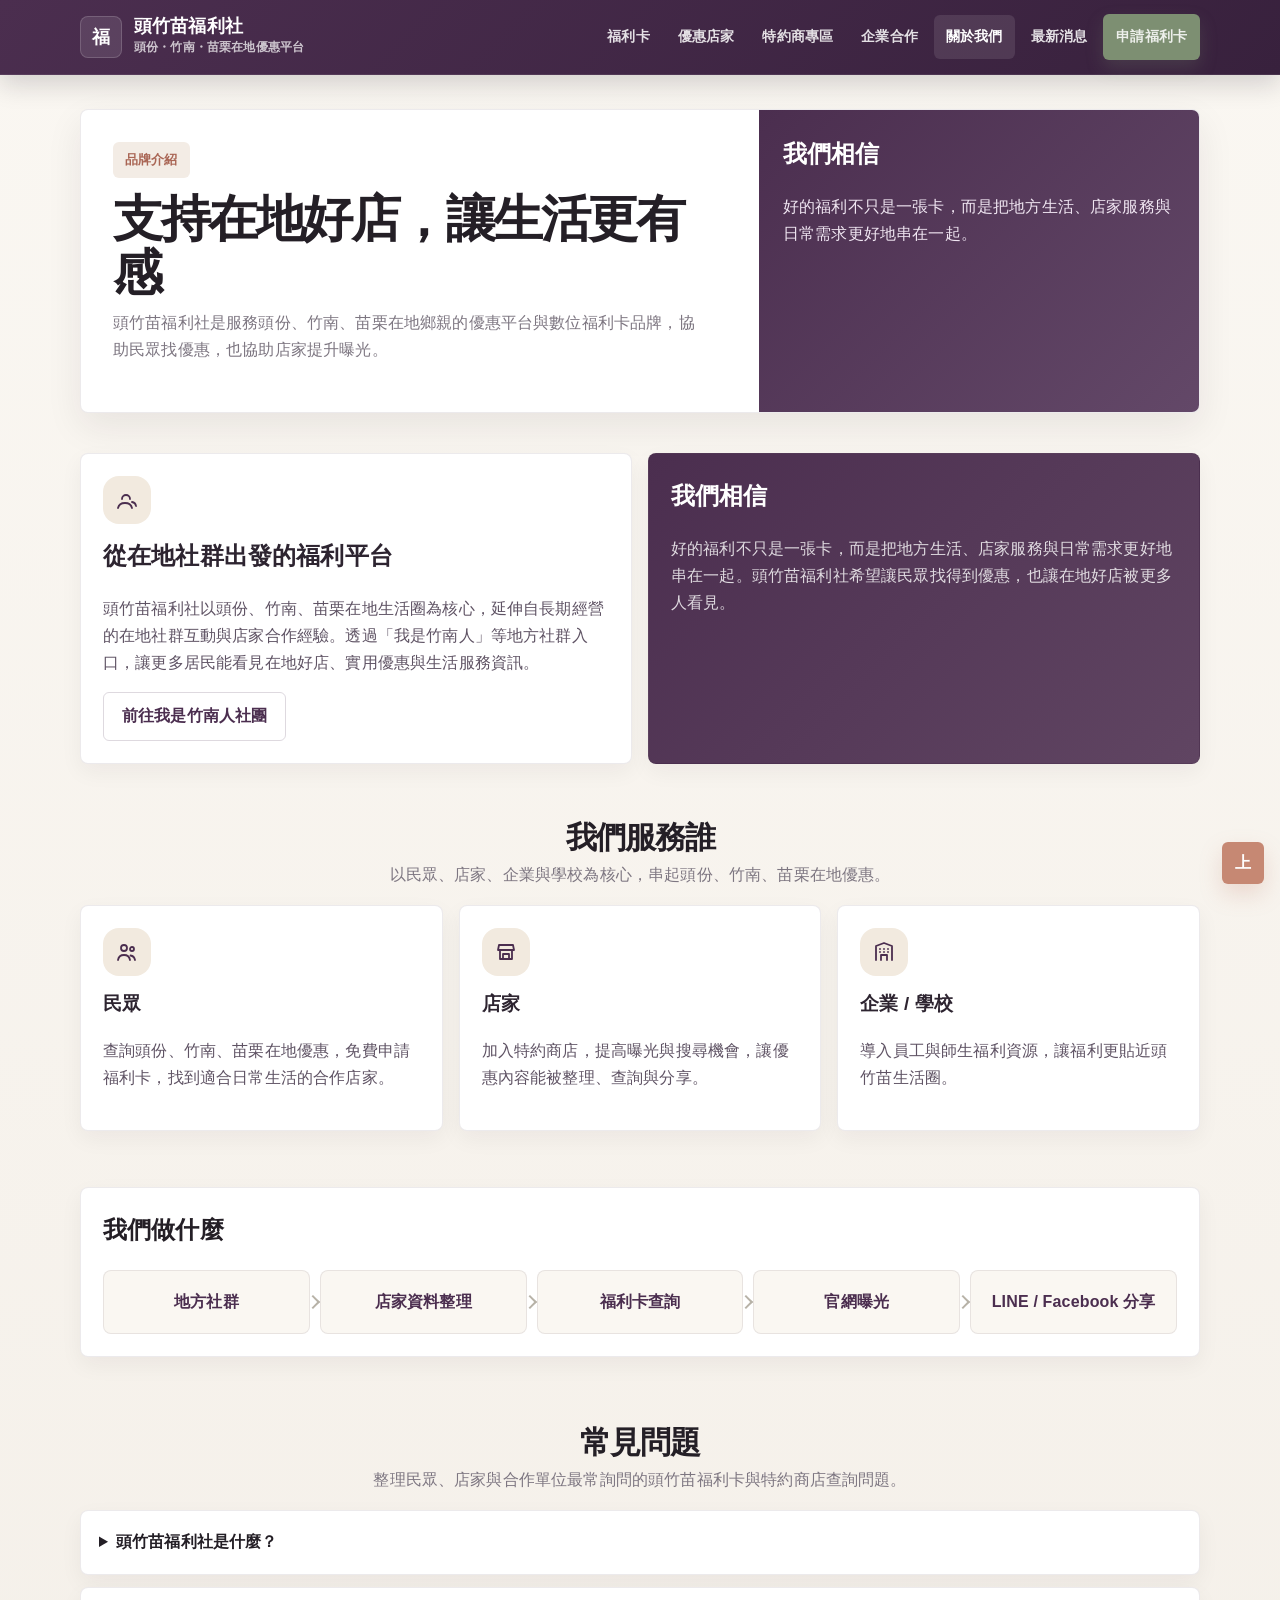
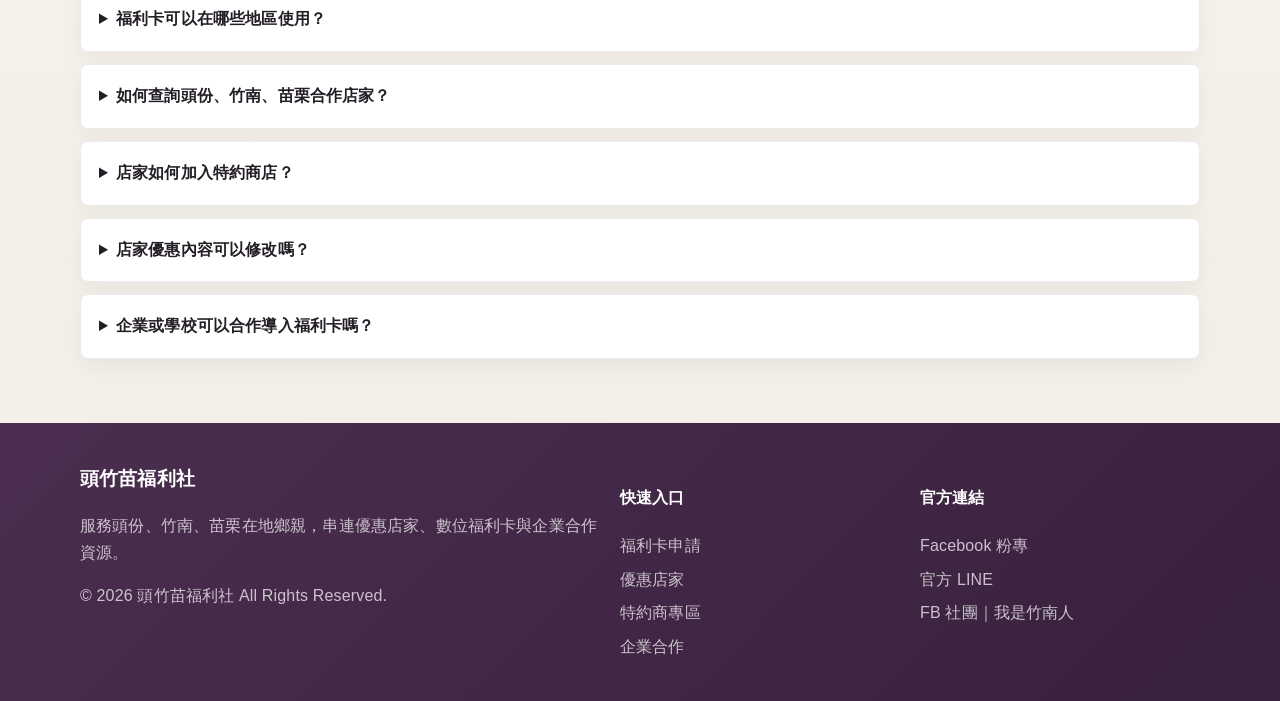
==== about.html @ 99498d28 "Resolve welfare card steps merge conflicts" ====
<!DOCTYPE html>
<html lang="zh-Hant">
<head>
<meta charset="UTF-8">
<meta name="viewport" content="width=device-width, initial-scale=1.0">
<title>關於我們｜頭份竹南苗栗在地優惠與福利卡平台｜頭竹苗福利社</title>
<meta name="description" content="認識頭竹苗福利社：從我是竹南人在地社群出發，串連頭份、竹南、苗栗優惠、特約商店查詢、福利卡與企業合作資源。">
<meta name="theme-color" content="#4B2E4F">
<link rel="stylesheet" href="style.css?v=site-upgrade-20260625">
<script type="application/ld+json">
{
  "@context": "https://schema.org",
  "@type": "FAQPage",
  "mainEntity": [
    {"@type": "Question", "name": "頭竹苗福利社是什麼？", "acceptedAnswer": {"@type": "Answer", "text": "頭竹苗福利社是服務頭份、竹南、苗栗的在地優惠平台與數位福利卡品牌，提供特約商店查詢、福利卡申請與合作店家資訊。"}},
    {"@type": "Question", "name": "福利卡可以在哪些地區使用？", "acceptedAnswer": {"@type": "Answer", "text": "福利卡主要服務頭份、竹南、苗栗生活圈，實際可使用店家與優惠內容可透過特約商店查詢頁確認。"}},
    {"@type": "Question", "name": "如何查詢頭份、竹南、苗栗合作店家？", "acceptedAnswer": {"@type": "Answer", "text": "可在優惠店家頁使用關鍵字、地區與分類篩選，查詢頭份優惠、竹南優惠、苗栗優惠與在地合作店家。"}},
    {"@type": "Question", "name": "店家如何加入特約商店？", "acceptedAnswer": {"@type": "Answer", "text": "在地店家可透過特約商專區提交資料，經整理與確認後上架到特約商店查詢頁，提高店家曝光。"}},
    {"@type": "Question", "name": "店家優惠內容可以修改嗎？", "acceptedAnswer": {"@type": "Answer", "text": "可以。店家若需修改優惠、地址、營業時間或圖片，可提交修改資料，經審核後更新公告。"}},
    {"@type": "Question", "name": "企業或學校可以合作導入福利卡嗎？", "acceptedAnswer": {"@type": "Answer", "text": "可以。企業、學校與福委會可洽詢頭竹苗福利社，導入員工與師生福利資源。"}}
  ]
}
</script>
<script async src="https://www.googletagmanager.com/gtag/js?id=G-5YNZ2NS7L2"></script>
<script>
  window.dataLayer = window.dataLayer || [];
  function gtag(){dataLayer.push(arguments);}
  gtag('js', new Date());
  gtag('config', 'G-5YNZ2NS7L2');
</script>
</head>
<body>
<header class="site-header"><div class="container nav"><a class="brand" href="index.html"><span class="brand-mark">福</span><span class="brand-text"><strong>頭竹苗福利社</strong><span>頭份・竹南・苗栗在地優惠平台</span></span></a><button class="menu-btn" id="menuBtn" type="button">選單</button><nav class="nav-links" id="navLinks"><a href="card.html">福利卡</a><a href="shops.html">優惠店家</a><a href="merchant.html">特約商專區</a><a href="company.html">企業合作</a><a href="about.html" class="active">關於我們</a><a href="news.html">最新消息</a><a class="btn btn-primary" href="card.html">申請福利卡</a></nav></div></header>
<main>
  <section class="page-hero">
    <div class="container page-hero-card">
      <div class="page-hero-copy">
        <span class="eyebrow">品牌介紹</span>
        <h1>支持在地好店，讓生活更有感</h1>
        <p>頭竹苗福利社是服務頭份、竹南、苗栗在地鄉親的優惠平台與數位福利卡品牌，協助民眾找優惠，也協助店家提升曝光。</p>
      </div>
      <div class="page-hero-side"><h2>我們相信</h2><p>好的福利不只是一張卡，而是把地方生活、店家服務與日常需求更好地串在一起。</p></div>
    </div>
  </section>
  <section class="section section-tight">
    <div class="container grid-2">
      <article class="panel info-card"><span class="feature-icon" aria-hidden="true"><svg viewBox="0 0 24 24"><path d="M7 11a4 4 0 1 1 8 0"/><path d="M3 20c.7-3.2 3.5-5 7-5s6.3 1.8 7 5"/><path d="M17 14c2.2.3 3.7 1.7 4 4"/></svg></span><h2>從在地社群出發的福利平台</h2><p>頭竹苗福利社以頭份、竹南、苗栗在地生活圈為核心，延伸自長期經營的在地社群互動與店家合作經驗。透過「我是竹南人」等地方社群入口，讓更多居民能看見在地好店、實用優惠與生活服務資訊。</p><a class="btn btn-outline" href="https://www.facebook.com/groups/tzcare" target="_blank" rel="noopener">前往我是竹南人社團</a></article>
      <article class="panel dark gradient-panel"><h2>我們相信</h2><p>好的福利不只是一張卡，而是把地方生活、店家服務與日常需求更好地串在一起。頭竹苗福利社希望讓民眾找得到優惠，也讓在地好店被更多人看見。</p></article>
    </div>
  </section>
  <section class="section section-tight">
    <div class="container">
      <div class="section-head center"><h2>我們服務誰</h2><p>以民眾、店家、企業與學校為核心，串起頭份、竹南、苗栗在地優惠。</p></div>
      <div class="grid-3">
        <article class="card info-card"><span class="feature-icon" aria-hidden="true"><svg viewBox="0 0 24 24"><circle cx="9" cy="8" r="3"/><path d="M3 20c.5-3.2 2.8-5 6-5s5.5 1.8 6 5"/><circle cx="17" cy="9" r="2"/><path d="M15.5 15.5c2.4.3 4 1.8 4.5 4.5"/></svg></span><h3>民眾</h3><p>查詢頭份、竹南、苗栗在地優惠，免費申請福利卡，找到適合日常生活的合作店家。</p></article>
        <article class="card info-card"><span class="feature-icon" aria-hidden="true"><svg viewBox="0 0 24 24"><path d="M4 10h16l-1-5H5l-1 5Z"/><path d="M6 10v9h12v-9"/><path d="M9 19v-5h6v5"/></svg></span><h3>店家</h3><p>加入特約商店，提高曝光與搜尋機會，讓優惠內容能被整理、查詢與分享。</p></article>
        <article class="card info-card"><span class="feature-icon" aria-hidden="true"><svg viewBox="0 0 24 24"><path d="M4 20V6l8-3 8 3v14"/><path d="M9 20v-5h6v5"/><path d="M8 9h.01M12 9h.01M16 9h.01M8 12h.01M12 12h.01M16 12h.01"/></svg></span><h3>企業 / 學校</h3><p>導入員工與師生福利資源，讓福利更貼近頭竹苗生活圈。</p></article>
      </div>
    </div>
  </section>
  <section class="section section-tight">
    <div class="container panel flow-panel">
      <h2>我們做什麼</h2>
      <div class="flow-line"><span>地方社群</span><span>店家資料整理</span><span>福利卡查詢</span><span>官網曝光</span><span>LINE / Facebook 分享</span></div>
    </div>
  </section>
  <section class="section">
    <div class="container">
      <div class="section-head center"><h2>常見問題</h2><p>整理民眾、店家與合作單位最常詢問的頭竹苗福利卡與特約商店查詢問題。</p></div>
      <div class="faq">
        <details><summary>頭竹苗福利社是什麼？</summary><p>頭竹苗福利社是服務頭份、竹南、苗栗的在地優惠平台與數位福利卡品牌。</p></details>
        <details><summary>福利卡可以在哪些地區使用？</summary><p>目前以頭份、竹南、苗栗生活圈為主，實際可使用店家請以優惠店家查詢頁公告為準。</p></details>
        <details><summary>如何查詢頭份、竹南、苗栗合作店家？</summary><p>可在優惠店家頁使用關鍵字、分類與地區篩選，查看在地合作店家與優惠內容。</p></details>
        <details><summary>店家如何加入特約商店？</summary><p>店家可到特約商專區提交基本資料、優惠內容與圖片，經整理確認後上架。</p></details>
        <details><summary>店家優惠內容可以修改嗎？</summary><p>可以，請提交修改資料，經管理者審核後更新公告。</p></details>
        <details><summary>企業或學校可以合作導入福利卡嗎？</summary><p>可以，企業、學校與福委會可洽詢導入員工或師生福利資源。</p></details>
      </div>
    </div>
  </section>
</main>
<footer class="footer"><div class="container footer-grid"><div><h3>頭竹苗福利社</h3><p>服務頭份、竹南、苗栗在地鄉親，串連優惠店家、數位福利卡與企業合作資源。</p><p>© <span id="year"></span> 頭竹苗福利社 All Rights Reserved.</p></div><div><h4>快速入口</h4><div class="footer-links"><a href="card.html">福利卡申請</a><a href="shops.html">優惠店家</a><a href="merchant.html">特約商專區</a><a href="company.html">企業合作</a></div></div><div><h4>官方連結</h4><div class="footer-links"><a href="https://buyhappy.work/B2CEo" target="_blank" rel="noopener">Facebook 粉專</a><a href="https://lin.ee/OuiR6gV" target="_blank" rel="noopener">官方 LINE</a><a href="https://www.facebook.com/groups/tzcare" target="_blank" rel="noopener">FB 社團｜我是竹南人</a></div></div></div></footer>
<button class="backtop" type="button" data-backtop>上</button>
<script src="main.js?v=ga4-line-20260625"></script>
</body>
</html>
---- style.css ----
/* FIG3 CLEAN REBUILD v3
   Style: deep eggplant purple + sage green + clay rose + warm stone.
   Mature local-brand UI with compact radii.
*/

:root{
  --bg:#F3EEE7;
  --surface:#FFFFFF;
  --surface-soft:#FAF7F2;
  --ink:#241F26;
  --text:#4F4853;
  --muted:#7D7681;
  --line:rgba(67,49,71,.12);

  --purple:#4B2E4F;
  --purple-dark:#38213D;
  --sage:#7D8F72;
  --sage-dark:#667A5C;
  --clay:#C68873;
  --clay-dark:#A96554;
  --stone:#B7B2A7;
  --radius-card:8px;
  --radius-btn:6px;
  --shadow:0 14px 36px rgba(36,26,38,.08);
  --shadow-sm:0 8px 22px rgba(36,26,38,.05);
  --container:1120px;
}

*{box-sizing:border-box}
html{scroll-behavior:smooth}
body{
  margin:0;
  background:linear-gradient(180deg,#FAF7F2 0%,var(--bg) 100%);
  color:var(--ink);
  font-family:"Noto Sans TC","Microsoft JhengHei","PingFang TC",sans-serif;
  line-height:1.68;
  letter-spacing:.01em;
}
a{color:inherit;text-decoration:none}
img{display:block;max-width:100%}
button,input,select,textarea{font:inherit}
.container{width:min(var(--container),calc(100% - 36px));margin:auto}
h1,h2,h3,p{margin-top:0}

.site-header{
  position:sticky;top:0;z-index:90;
  background:linear-gradient(135deg,var(--purple),var(--purple-dark));
  border-bottom:1px solid rgba(255,255,255,.08);
  box-shadow:0 10px 24px rgba(26,19,28,.16);
}
.nav{min-height:74px;display:flex;align-items:center;justify-content:space-between;gap:16px}
.brand{display:flex;align-items:center;gap:12px}
.brand-mark{
  width:42px;height:42px;border-radius:6px;
  display:grid;place-items:center;
  color:#fff;font-size:18px;font-weight:900;
  background:rgba(255,255,255,.10);
  border:1px solid rgba(255,255,255,.16);
}
.brand-text strong{display:block;color:#fff;font-size:18px;line-height:1.1;font-weight:900}
.brand-text span{display:block;color:rgba(255,255,255,.72);font-size:12px;font-weight:700}

.nav-links{display:flex;align-items:center;gap:4px}
.nav-links a{
  color:rgba(255,255,255,.86);
  font-size:14px;font-weight:850;
  padding:10px 12px;
  border-radius:6px;
}
.nav-links a:hover,.nav-links a.active{background:rgba(255,255,255,.10);color:#fff}
.menu-btn{
  display:none;
  padding:9px 13px;
  border-radius:6px;
  border:1px solid rgba(255,255,255,.16);
  background:rgba(255,255,255,.06);
  color:#fff;font-weight:900;
}

.btn{
  display:inline-flex;align-items:center;justify-content:center;gap:8px;
  min-height:40px;
  padding:10px 18px;
  border-radius:6px;
  border:1px solid transparent;
  cursor:pointer;
  transition:.18s ease;
  font-weight:900;
  white-space:nowrap;
}
.btn:hover{transform:translateY(-1px)}
.btn-primary{background:var(--sage);color:#fff;box-shadow:0 8px 18px rgba(125,143,114,.22)}
.btn-primary:hover{background:var(--sage-dark)}
.btn-dark{background:var(--purple);color:#fff;box-shadow:0 8px 18px rgba(75,46,79,.18)}
.btn-dark:hover{background:var(--purple-dark)}
.btn-soft{background:#fff;color:var(--clay-dark);border-color:rgba(198,136,115,.34)}
.btn-soft:hover{background:#FFF7F3}
.btn-outline{background:transparent;color:var(--purple);border-color:rgba(75,46,79,.18)}
.btn-line{background:#06C755;color:#fff}

/* Home hero */
.page-shell{padding:20px 0 0}
.hero-wrap{
  background:var(--surface);
  border:1px solid var(--line);
  border-radius:8px;
  overflow:hidden;
  box-shadow:var(--shadow);
}
.hero{
  display:grid;
  grid-template-columns:1fr 1.1fr;
  align-items:stretch;
  min-height:340px;
}
.hero-copy{
  padding:40px 34px 32px;
  background:linear-gradient(180deg,#FFFDFA 0%,#F8F3EC 100%);
}
.hero-kicker{
  display:inline-flex;align-items:center;gap:8px;
  padding:7px 12px;
  border-radius:6px;
  background:#F0ECE3;
  color:var(--sage-dark);
  border:1px solid rgba(125,143,114,.16);
  font-size:13px;font-weight:900;
}
.hero h1{
  margin:18px 0 14px;
  font-size:clamp(34px,5vw,58px);
  line-height:1.06;
  letter-spacing:-.05em;
}
.hero h1 span{
  display:block;
  margin-top:8px;
  font-size:.42em;
  letter-spacing:.12em;
  color:var(--purple);
  font-weight:900;
}
.hero p{color:var(--text);max-width:520px;font-size:18px}
.hero-actions{display:flex;flex-wrap:wrap;gap:10px;margin-top:22px}
.hero-note{margin-top:14px;color:var(--muted);font-size:14px}
.hero-media{min-height:340px;background:url("pics/hero-local.svg") center/cover no-repeat;border-radius:0}
.hero-video-card{
  min-height:340px;
  display:grid;
  place-items:center;
  padding:24px;
  background:linear-gradient(135deg,#F7F0E8 0%,#E8DFD3 100%);
}
.shorts-frame{
  aspect-ratio:9/16;
  width:min(260px,100%);
  max-height:420px;
  margin:auto;
  border-radius:18px;
  overflow:hidden;
  background:#1f1722;
  box-shadow:0 18px 42px rgba(36,26,38,.18);
}
.shorts-frame iframe{width:100%;height:100%;border:0;border-radius:18px;display:block}

.section{padding:40px 0}
.section-tight{padding:28px 0}
.section-head.center{text-align:center}
.section-head h2{font-size:31px;line-height:1.16;letter-spacing:-.04em;margin-bottom:6px}
.section-head p{color:var(--muted)}
.more-link{
  display:inline-flex;align-items:center;justify-content:center;
  margin-top:14px;
  padding:8px 15px;
  border-radius:6px;
  background:#fff;
  color:var(--clay-dark);
  border:1px solid rgba(198,136,115,.25);
  font-size:13px;
  font-weight:900;
}

/* Categories like reference image */
.category-grid{
  display:grid;
  grid-template-columns:repeat(5,1fr);
  gap:12px;
  margin-top:20px;
}
.category-card{
  background:#FBFAF7;
  border:1px solid rgba(67,49,71,.08);
  border-radius:8px;
  min-height:84px;
  padding:14px 10px;
  display:flex;
  flex-direction:column;
  align-items:center;
  justify-content:center;
  gap:8px;
  box-shadow:var(--shadow-sm);
  text-align:center;
}
.category-card svg{
  width:24px;
  height:24px;
  stroke:#8A847D;
  fill:none;
  stroke-width:1.7;
  stroke-linecap:round;
  stroke-linejoin:round;
  border-radius:0;
}
.category-card span{font-size:13px;font-weight:800;color:var(--text)}

.merchant-cta-grid{
  display:grid;
  grid-template-columns:repeat(2,1fr);
  gap:16px;
}
.merchant-cta-card{
  background:#fff;
  border:1px solid rgba(67,49,71,.10);
  border-radius:8px;
  box-shadow:var(--shadow-sm);
  padding:24px;
  display:flex;
  flex-direction:column;
  align-items:flex-start;
  gap:10px;
}
.merchant-cta-card h2{
  margin-bottom:0;
}
.merchant-cta-card p{
  color:var(--muted);
  margin-bottom:6px;
}
.merchant-cta-card .btn{
  margin-top:auto;
}

/* Featured stores */
.featured-grid{
  display:grid;
  grid-template-columns:repeat(4,1fr);
  gap:14px;
  margin-top:20px;
}
.feature-card{
  background:#fff;
  border:1px solid rgba(67,49,71,.10);
  border-radius:8px;
  overflow:hidden;
  box-shadow:var(--shadow-sm);
}
.feature-photo{aspect-ratio:1;background:#fff;border:1px solid rgba(67,49,71,.10);border-radius:12px;padding:12px;display:grid;place-items:center}
.feature-logo{width:100%;height:100%;object-fit:contain}
.feature-card:nth-child(1) .feature-photo{background-image:url('pics/photo-coffee.svg')}
.feature-card:nth-child(2) .feature-photo{background-image:url('pics/photo-shop.svg')}
.feature-card:nth-child(3) .feature-photo{background-image:url('pics/photo-travel.svg')}
.feature-card:nth-child(4) .feature-photo{background-image:url('pics/photo-bike.svg')}
.feature-content{padding:11px 12px 12px}
.feature-title{font-size:14px;font-weight:900;line-height:1.35;margin-bottom:4px}
.feature-meta{font-size:12px;color:#8B846D;margin-bottom:4px;font-weight:800}
.feature-tag-row{display:flex;gap:6px;flex-wrap:wrap}
.feature-tag{
  display:inline-flex;
  align-items:center;
  padding:3px 7px;
  border-radius:6px;
  background:#F4EEE8;
  color:var(--muted);
  font-size:11px;
  font-weight:900;
}
.feature-offer{margin-top:6px;color:var(--clay-dark);font-size:12px;font-weight:900}

/* Service blocks */
.service-grid{
  display:grid;
  grid-template-columns:repeat(3,1fr);
  gap:14px;
  margin-top:20px;
}
.service-card{
  border-radius:8px;
  overflow:hidden;
  min-height:156px;
  color:#fff;
  box-shadow:var(--shadow);
}
.service-card.purple{background:linear-gradient(135deg,var(--purple),#604962)}
.service-card.sage{background:linear-gradient(135deg,var(--sage),#92A186)}
.service-card.clay{background:linear-gradient(135deg,var(--clay),#D49A87)}
.service-inner{padding:18px 18px 16px;height:100%;display:flex;flex-direction:column}
.service-icon svg{width:34px;height:34px;stroke:rgba(255,255,255,.94);fill:none;stroke-width:1.8;stroke-linecap:round;stroke-linejoin:round}
.service-title{font-size:21px;font-weight:900;line-height:1.2;margin-top:8px}
.service-sub{margin-top:4px;color:rgba(255,255,255,.78);font-size:13px}
.service-actions{margin-top:auto;padding-top:14px}
.service-actions .btn{
  min-height:33px;
  padding:7px 14px;
  background:#fff;
  color:var(--ink);
  border:0;
  font-size:12px;
  border-radius:6px;
}
.partner-grid{
  display:grid;
  grid-template-columns:repeat(3,1fr);
  gap:16px;
  margin-top:20px;
}
.partner-card{
  background:#fff;
  border:1px solid rgba(67,49,71,.10);
  border-radius:8px;
  box-shadow:var(--shadow-sm);
  padding:20px;
  text-align:center;
}
.partner-logo{
  width:104px;
  height:104px;
  margin:0 auto 14px;
  display:grid;
  place-items:center;
  border:1px solid rgba(67,49,71,.12);
  border-radius:16px;
  background:#FAF7F2;
  color:var(--purple);
  font-weight:900;
}
.partner-logo img{max-width:82px;max-height:82px;object-fit:contain}
.partner-card p{margin-bottom:0;color:var(--muted);font-weight:800}

/* Inner pages */
.page-hero{padding:34px 0 12px}
.page-hero-card{
  background:var(--surface);
  border:1px solid rgba(67,49,71,.10);
  border-radius:8px;
  box-shadow:var(--shadow);
  display:grid;
  grid-template-columns:1.2fr .8fr;
  gap:18px;
  overflow:hidden;
}
.page-hero-copy{padding:32px}
.page-hero-side{padding:24px;background:linear-gradient(135deg,var(--purple),#634868);color:#fff}
.page-hero h1{margin:14px 0 10px;font-size:clamp(34px,4.7vw,50px);line-height:1.08;letter-spacing:-.05em}
.eyebrow{
  display:inline-flex;align-items:center;
  padding:7px 12px;
  border-radius:6px;
  background:#F3ECE5;
  color:var(--clay-dark);
  font-size:13px;
  font-weight:900;
}
.page-hero p,.card p,.panel p{color:var(--muted)}
.dark-panel,.gradient-panel,.panel.dark{color:#f9f4fb}
.dark-panel h2,.dark-panel h3,.gradient-panel h2,.gradient-panel h3,.panel.dark h2,.panel.dark h3{color:#fff}
.dark-panel p,.gradient-panel p,.panel.dark p,.dark-panel li,.gradient-panel li,.panel.dark li{color:#f0e6f2}
.page-hero-side p{color:#f0e6f2}
.light-card,.process-card,.info-card{color:#2d2430}
.light-card p,.process-card p,.info-card p{color:#5f5364}

.grid-3{display:grid;grid-template-columns:repeat(3,1fr);gap:16px}
.grid-2{display:grid;grid-template-columns:repeat(2,1fr);gap:16px}
.card,.panel,.news-card,.faq details,.directory,.step{
  background:#fff;
  border:1px solid rgba(67,49,71,.10);
  border-radius:8px;
  box-shadow:var(--shadow-sm);
}
.card,.panel,.directory,.step,.news-card{padding:22px}
.panel.dark{background:linear-gradient(135deg,var(--purple),#604562);color:#fff}
.panel.dark p,.panel.dark li,.panel.dark .list-item{color:rgba(255,255,255,.82)}
.card-icon{
  width:46px;
  height:46px;
  border-radius:6px;
  display:grid;
  place-items:center;
  background:#F5EFE9;
  color:var(--purple);
  margin-bottom:14px;
}
.card-icon svg{width:24px;height:24px;stroke:currentColor;fill:none;stroke-width:1.8;stroke-linecap:round;stroke-linejoin:round}
.feature-icon,
.process-icon{
  width:48px;
  height:48px;
  border-radius:16px;
  display:inline-flex;
  align-items:center;
  justify-content:center;
  margin-bottom:12px;
  background:#F2EADF;
  color:var(--purple);
}
.feature-icon svg,
.process-icon svg{
  width:24px;
  height:24px;
  stroke:currentColor;
  fill:none;
  stroke-width:1.8;
  stroke-linecap:round;
  stroke-linejoin:round;
}
.card-steps-grid{align-items:stretch}
.step-card{
  display:flex;
  flex-direction:column;
  min-height:220px;
  padding:24px;
}
.step-card-head{
  display:flex;
  align-items:center;
  justify-content:space-between;
  gap:12px;
  margin-bottom:18px;
}
.step-card .step-number,
.step-card .step-icon{
  width:44px;
  height:44px;
  border-radius:12px;
  display:inline-flex;
  align-items:center;
  justify-content:center;
  flex:0 0 44px;
}
.step-card .step-number{
  background:#F2EADF;
  color:var(--purple);
  font-weight:900;
}
.step-card .step-icon{
  background:#EFE6F0;
  color:var(--purple);
}
.step-card .step-icon svg{
  width:22px;
  height:22px;
  stroke:currentColor;
  fill:none;
  stroke-width:1.8;
  stroke-linecap:round;
  stroke-linejoin:round;
}
.step-card h3{
  margin:0 0 12px;
  color:var(--ink);
}
.step-card p{
  margin:0;
  color:#5F5364;
  line-height:1.75;
}
.process-flow{margin-top:18px}
.info-card{
  display:flex;
  flex-direction:column;
  align-items:flex-start;
}
.process-section > p{
  max-width:760px;
}
.process-grid{
  display:grid;
  grid-template-columns:repeat(4,1fr);
  gap:14px;
}
.process-card{
  background:#fff;
  border:1px solid var(--line);
  border-radius:var(--radius-card);
  color:var(--ink);
}
.panel.dark .process-card h3,
.gradient-panel .process-card h3{
  color:var(--ink);
}
.panel.dark .process-card p,
.gradient-panel .process-card p{
  color:#5f5364;
}
.process-card-top{
  display:flex;
  align-items:center;
  justify-content:space-between;
  gap:12px;
  margin-bottom:14px;
}
.process-card-top .process-icon{
  margin-bottom:0;
}
.step-number{
  width:34px;
  height:34px;
  border-radius:6px;
  display:inline-flex;
  align-items:center;
  justify-content:center;
  background:var(--purple);
  color:#fff;
  font-weight:900;
  line-height:1;
}
.process-card:nth-child(2) .step-number{background:var(--sage)}
.process-card:nth-child(3) .step-number{background:var(--clay)}
.process-card:nth-child(4) .step-number{background:var(--stone);color:var(--purple)}
.flow-panel{background:#fff}
.flow-line{
  display:grid;
  grid-template-columns:repeat(5,1fr);
  gap:10px;
  margin-top:16px;
}
.flow-line span{
  position:relative;
  min-height:64px;
  display:grid;
  place-items:center;
  padding:10px;
  text-align:center;
  border-radius:8px;
  background:#FAF7F2;
  border:1px solid rgba(67,49,71,.10);
  color:var(--purple);
  font-weight:900;
}
.flow-line span:not(:last-child)::after{
  content:"";
  position:absolute;
  right:-9px;
  top:50%;
  width:8px;
  height:8px;
  border-top:2px solid var(--stone);
  border-right:2px solid var(--stone);
  transform:translateY(-50%) rotate(45deg);
}
.list{display:grid;gap:10px;margin-top:12px}
.list-item{display:flex;gap:10px;color:var(--text);font-weight:800}
.list-item span:first-child{color:var(--clay-dark);font-weight:900}

.steps{display:grid;grid-template-columns:repeat(4,1fr);gap:14px}
.step-no{
  width:34px;
  height:34px;
  border-radius:6px;
  display:grid;
  place-items:center;
  background:var(--purple);
  color:#fff;
  font-weight:900;
  margin-bottom:12px;
}
.step:nth-child(2) .step-no{background:var(--sage)}
.step:nth-child(3) .step-no{background:var(--clay)}
.step:nth-child(4) .step-no{background:var(--stone);color:var(--purple)}
.step h3{font-size:18px;margin-bottom:6px}
.step p{margin-bottom:0;color:var(--muted);font-size:14px}

/* Directory */
.filters{
  display:grid;
  grid-template-columns:minmax(240px,1.35fr) minmax(150px,.7fr) minmax(150px,.7fr) auto;
  gap:12px;
  margin-bottom:14px;
}
input,select,textarea{
  width:100%;
  min-height:46px;
  padding:11px 13px;
  border:1px solid rgba(67,49,71,.16);
  border-radius:6px;
  outline:0;
  background:#FFFDFA;
  color:var(--ink);
}
textarea{min-height:112px;resize:vertical}
input:focus,select:focus,textarea:focus{
  border-color:rgba(125,143,114,.72);
  box-shadow:0 0 0 4px rgba(125,143,114,.10);
}
.chips{display:flex;flex-wrap:wrap;gap:8px;margin:10px 0 18px}
.chip{
  padding:8px 12px;
  border-radius:6px;
  border:1px solid rgba(67,49,71,.12);
  background:#fff;
  color:var(--text);
  font-size:14px;
  font-weight:900;
  cursor:pointer;
}
.chip.active{background:#EEF2EB;color:var(--sage-dark);border-color:rgba(125,143,114,.25)}

.shop-grid{display:grid;grid-template-columns:repeat(auto-fit,minmax(360px,1fr));gap:18px}
.shop-card{
  background:#fff;
  border:1px solid rgba(67,49,71,.10);
  border-radius:18px;
  box-shadow:var(--shadow-sm);
  display:grid;
  grid-template-columns:112px minmax(0,1fr);
  grid-template-areas:
    "logo content"
    "actions actions";
  gap:12px 14px;
  align-items:start;
  padding:16px;
  min-height:100%;
}
.shop-photo{aspect-ratio:4/3;background:center/cover no-repeat;border-radius:0}
.shop-card:nth-child(4n+1) .shop-photo{background-image:url('pics/photo-coffee.svg')}
.shop-card:nth-child(4n+2) .shop-photo{background-image:url('pics/photo-shop.svg')}
.shop-card:nth-child(4n+3) .shop-photo{background-image:url('pics/photo-travel.svg')}
.shop-card:nth-child(4n+4) .shop-photo{background-image:url('pics/photo-bike.svg')}
.shop-logo-box{
  grid-area:logo;
  width:112px;
  height:112px;
  padding:10px;
  border:1px solid rgba(67,49,71,.12);
  border-radius:14px;
  background:#FFFDFA;
  display:flex;
  align-items:center;
  justify-content:center;
}
.shop-logo{width:100%;height:100%;object-fit:contain}
.shop-content{grid-area:content;display:flex;flex-direction:column;min-width:0;min-height:100%}
.shop-head{display:flex;justify-content:space-between;gap:10px;align-items:flex-start;margin-bottom:6px}
.shop-head h3{
  font-size:20px;
  line-height:1.32;
  margin-bottom:0;
  display:-webkit-box;
  -webkit-line-clamp:2;
  -webkit-box-orient:vertical;
  overflow:hidden;
}
.tags{display:flex;gap:6px;flex-wrap:wrap;margin-bottom:8px}
.tag{
  display:inline-flex;
  padding:3px 7px;
  border-radius:6px;
  background:#F4EEE8;
  color:var(--purple);
  font-size:11px;
  font-weight:900;
}
.tag.area{background:#EEF2EB;color:var(--sage-dark)}
.offer{
  background:#FBF1ED;
  color:var(--clay-dark);
  padding:10px;
  border-radius:6px;
  border-left:4px solid var(--clay);
  line-height:1.55;
  font-size:13px;
  font-weight:900;
  margin-bottom:8px;
  display:-webkit-box;
  -webkit-line-clamp:3;
  -webkit-box-orient:vertical;
  overflow:hidden;
}
.shop-actions{grid-area:actions;margin-top:2px;display:grid;grid-template-columns:repeat(3,1fr);gap:8px}
.mini-btn{
  width:100%;
  min-width:0;
  min-height:44px;
  display:inline-flex;
  align-items:center;
  justify-content:center;
  padding:0 10px;
  border-radius:12px;
  border:1px solid rgba(67,49,71,.12);
  background:#fff;
  color:var(--text);
  font-size:15px;
  font-weight:800;
  cursor:pointer;
}
.mini-btn.primary{background:var(--purple);border-color:var(--purple);color:#fff}
.empty{
  display:none;
  padding:32px 18px;
  text-align:center;
  border:1px dashed rgba(67,49,71,.22);
  border-radius:8px;
  color:var(--muted);
  background:rgba(255,255,255,.52);
}

/* Footer / modal */
.faq{display:grid;gap:12px}
.faq details{padding:18px}
.faq summary{cursor:pointer;font-weight:900}
.faq p{margin:12px 0 0;color:var(--muted)}
.news-grid{display:grid;grid-template-columns:repeat(3,1fr);gap:16px}
.news-date{color:var(--clay-dark);font-size:13px;font-weight:900;margin-bottom:8px}
.footer{
  margin-top:24px;
  padding:40px 0;
  background:linear-gradient(135deg,var(--purple),var(--purple-dark));
  color:#fff;
}
.footer-grid{display:grid;grid-template-columns:1.3fr .7fr .7fr;gap:20px}
.footer p,.footer a{color:rgba(255,255,255,.72)}
.footer a:hover{color:#fff}
.footer-links{display:grid;gap:7px}
.backtop{
  position:fixed;
  right:16px;
  bottom:16px;
  z-index:20;
  width:42px;
  height:42px;
  border:0;
  border-radius:6px;
  background:var(--clay);
  color:#fff;
  font-weight:900;
  box-shadow:0 10px 22px rgba(198,136,115,.25);
  cursor:pointer;
}
.modal{
  position:fixed;
  inset:0;
  z-index:100;
  display:none;
  place-items:center;
  padding:20px;
  background:rgba(31,21,33,.56);
}
.modal.open{display:grid}
.modal-card{
  width:min(720px,100%);
  max-height:90vh;
  overflow:auto;
  background:#fff;
  border-radius:8px;
  box-shadow:0 30px 80px rgba(0,0,0,.24);
}
.modal-head{
  display:flex;
  justify-content:space-between;
  gap:16px;
  padding:20px 22px 14px;
  border-bottom:1px solid rgba(67,49,71,.10);
}
.modal-head p{margin:0;color:var(--muted)}
.modal-body{padding:20px 22px 24px}
.modal-shop-summary{display:grid;grid-template-columns:128px minmax(0,1fr);gap:16px;align-items:start;margin-bottom:14px}
.modal-body .offer{
  display:block;
  -webkit-line-clamp:unset;
  -webkit-box-orient:initial;
  overflow:visible;
  white-space:normal;
}
.modal-body .shop-actions{
  display:flex;
  flex-wrap:wrap;
  gap:10px;
  margin-top:14px;
}
.modal-body .shop-actions .btn{
  width:auto;
  min-width:118px;
  flex:0 0 auto;
  padding:9px 14px;
}
.modal-logo-box{
  width:128px;
  height:128px;
  padding:14px;
  border:1px solid rgba(67,49,71,.12);
  border-radius:12px;
  background:#FFFDFA;
  display:grid;
  place-items:center;
}
.modal-logo{width:100%;height:100%;object-fit:contain}
.close{
  width:38px;
  height:38px;
  border-radius:6px;
  border:1px solid rgba(67,49,71,.12);
  background:#fff;
  cursor:pointer;
}
.notice{
  margin-top:14px;
  padding:12px 14px;
  background:#EEF2EB;
  border:1px solid rgba(125,143,114,.18);
  color:var(--sage-dark);
  font-size:14px;
  font-weight:800;
  border-radius:6px;
}

/* Hard guard: no pill UI */
.btn,
.nav-links a,
.more-link,
.mini-btn,
.chip,
.service-actions .btn,
button,
input,
select,
textarea,
.tag,
.feature-tag,
.offer,
.notice,
.eyebrow,
.hero-kicker{
  border-radius:6px !important;
}
.brand-mark,.card,.panel,.news-card,.faq details,.directory,.step,.feature-card,.category-card,.service-card,.page-hero-card,.modal-card,.empty{
  border-radius:8px !important;
}
.step-no,.step-number,.card-icon,.backtop,.close{
  border-radius:6px !important;
}
.hero-media{border-radius:0 !important}
.shop-card{border-radius:18px !important}
.shop-logo-box{border-radius:14px !important}
.modal-logo-box,.feature-photo{border-radius:12px !important}
.shop-actions .mini-btn{border-radius:12px !important}
.step-card .step-number,.step-card .step-icon{border-radius:12px !important}

@media (min-width:1100px){
  .shop-grid{grid-template-columns:repeat(3,minmax(0,1fr))}
}

@media (max-width:960px){
  .hero{grid-template-columns:1fr}
  .hero-copy{padding:32px 24px}
  .hero-media{min-height:250px}
  .hero-video-card{min-height:0;padding:22px}
  .page-hero-card,.grid-3,.grid-2,.news-grid,.footer-grid{grid-template-columns:1fr}
  .partner-grid{grid-template-columns:1fr}
  .flow-line{grid-template-columns:1fr}
  .flow-line span:not(:last-child)::after{display:none}
  .steps,.process-grid{grid-template-columns:repeat(2,1fr)}
  .shop-grid,.featured-grid{grid-template-columns:repeat(2,1fr)}
  .category-grid{grid-template-columns:repeat(3,1fr)}
  .merchant-cta-grid{grid-template-columns:1fr}
  .filters{grid-template-columns:1fr 1fr}
  .nav-links{
    display:none;
    position:absolute;
    left:18px;
    right:18px;
    top:74px;
    flex-direction:column;
    align-items:stretch;
    background:rgba(75,46,79,.98);
    border:1px solid rgba(255,255,255,.12);
    border-radius:8px;
    box-shadow:var(--shadow);
    padding:14px;
  }
  .nav-links.open{display:flex}
  .nav-links a,.nav-links .btn{width:100%}
  .menu-btn{display:inline-flex}
}
@media (max-width:620px){
  .container{width:min(calc(100% - 14px),var(--container))}
  .page-shell{padding-top:14px}
  .hero-wrap{border-radius:8px}
  .hero-copy{padding:24px 18px}
  .hero h1{font-size:36px}
  .hero p{font-size:16px}
  .shorts-frame{max-width:230px;max-height:390px}
  .hero-actions{display:grid}
  .btn{width:100%}
  .section{padding:32px 0}
  .category-grid{grid-template-columns:repeat(2,1fr);gap:10px}
  .featured-grid{grid-template-columns:repeat(2,1fr)}
  .service-grid{grid-template-columns:1fr}
  .shop-grid{grid-template-columns:1fr}
  .directory{padding:12px}
  .shop-card{grid-template-columns:78px minmax(0,1fr);gap:9px 10px;padding:10px}
  .shop-logo-box{width:78px;height:78px;padding:7px}
  .shop-head h3{font-size:18px}
  .tags{gap:5px;margin-bottom:6px}
  .tag{font-size:11px;padding:2px 6px}
  .offer{padding:8px;font-size:13px;line-height:1.45;margin-bottom:0;-webkit-line-clamp:3}
  .shop-actions{gap:7px;margin-top:0}
  .shop-actions .mini-btn{min-height:40px;font-size:14px;padding:0 6px}
  .modal-shop-summary{grid-template-columns:96px minmax(0,1fr);gap:12px}
  .modal-logo-box{width:96px;height:96px;padding:10px}
  .modal-body .shop-actions{display:flex;gap:8px}
  .modal-body .shop-actions .btn{width:auto;min-width:104px;flex:0 1 auto;font-size:14px;padding:8px 12px}
  .filters,.steps,.process-grid{grid-template-columns:1fr}
}
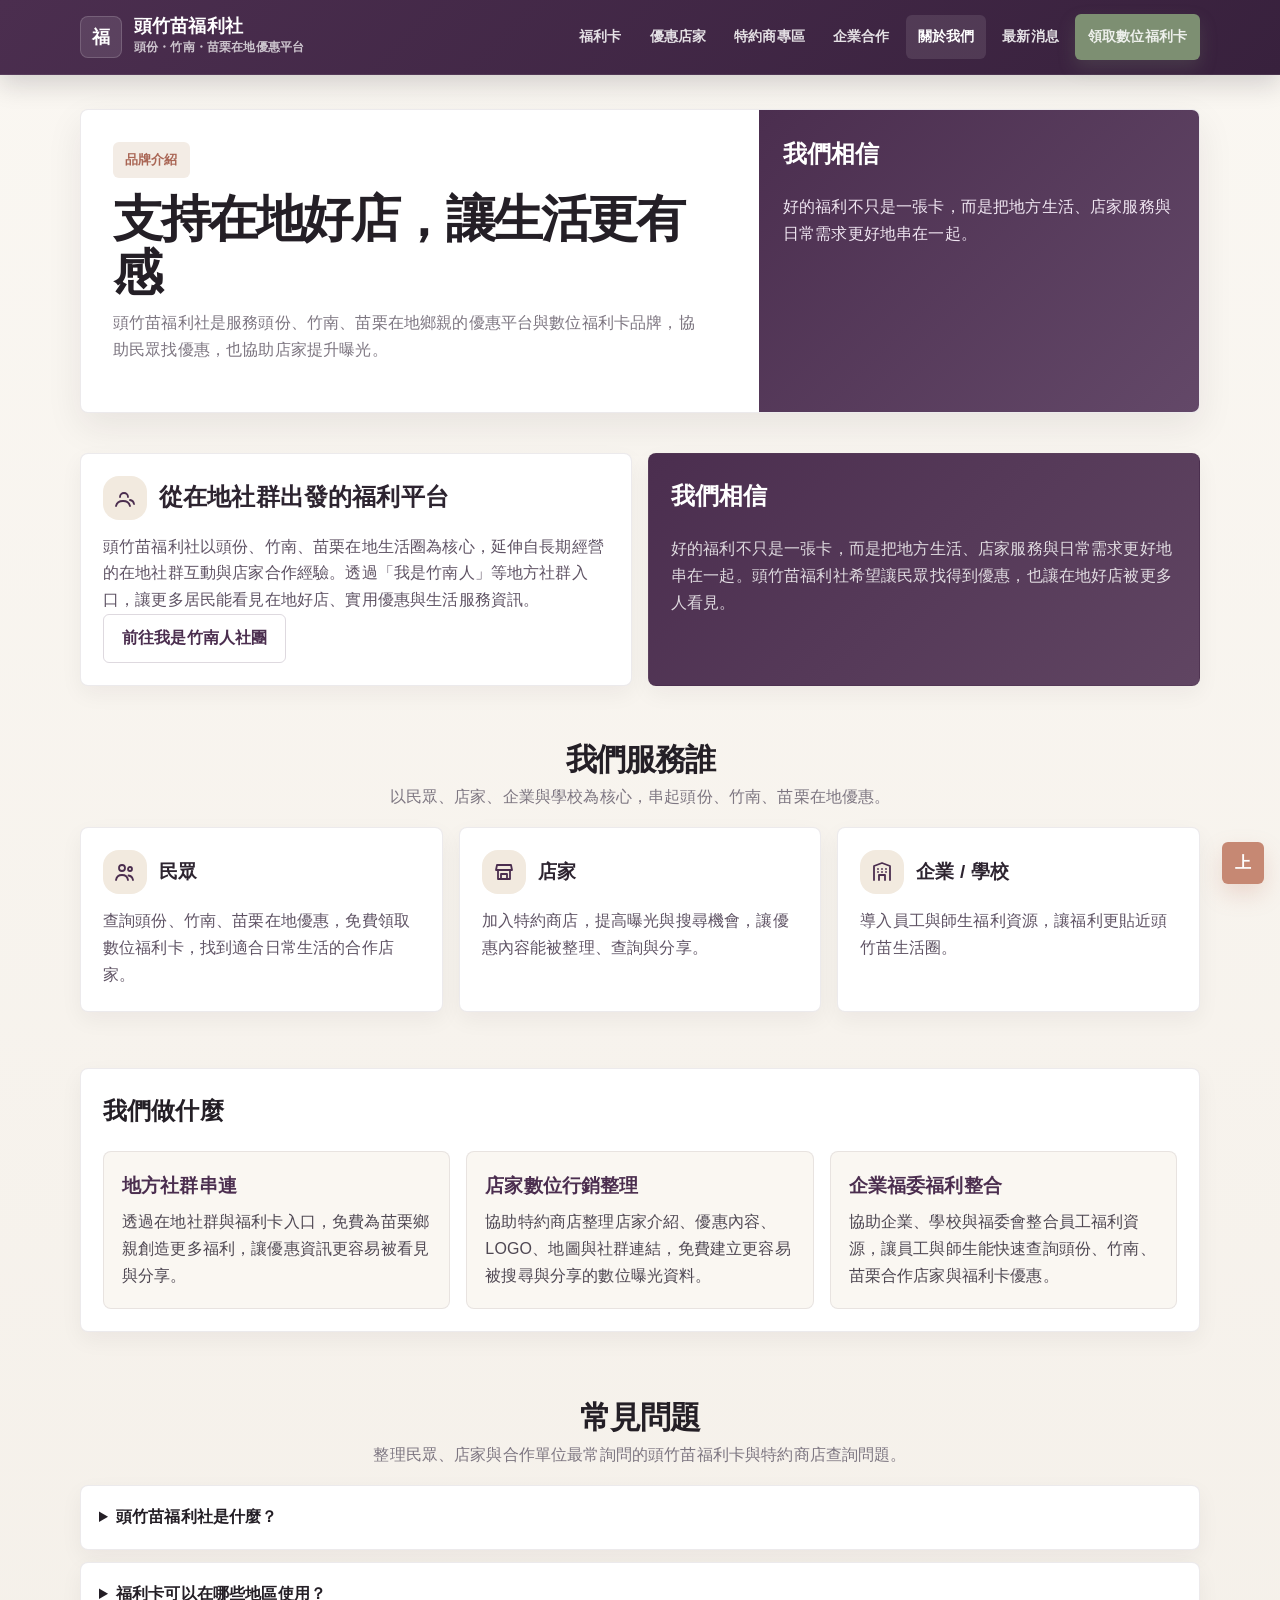
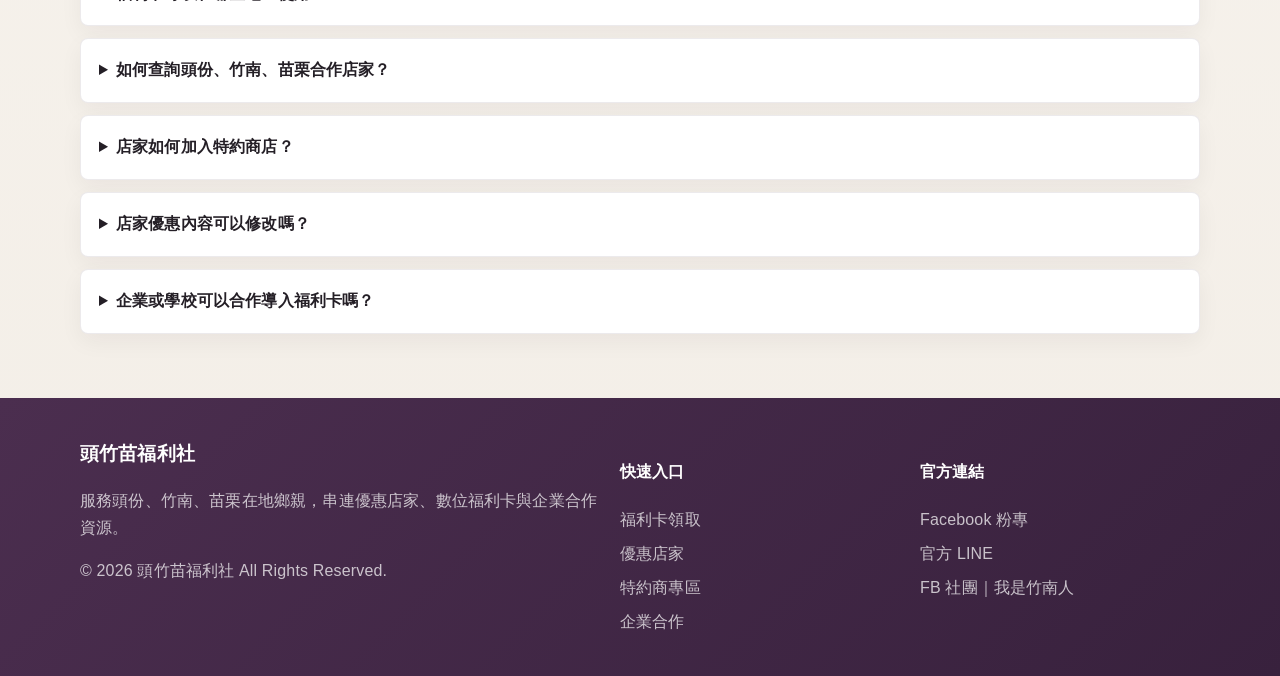
==== commit 8d6cc7ed: "Fix SEO labels area filters featured shops and card layout" ====
--- a/about.html
+++ b/about.html
@@ -12,7 +12,7 @@
   "@context": "https://schema.org",
   "@type": "FAQPage",
   "mainEntity": [
-    {"@type": "Question", "name": "頭竹苗福利社是什麼？", "acceptedAnswer": {"@type": "Answer", "text": "頭竹苗福利社是服務頭份、竹南、苗栗的在地優惠平台與數位福利卡品牌，提供特約商店查詢、福利卡申請與合作店家資訊。"}},
+    {"@type": "Question", "name": "頭竹苗福利社是什麼？", "acceptedAnswer": {"@type": "Answer", "text": "頭竹苗福利社是服務頭份、竹南、苗栗的在地優惠平台與數位福利卡品牌，提供特約商店查詢、福利卡領取與合作店家資訊。"}},
     {"@type": "Question", "name": "福利卡可以在哪些地區使用？", "acceptedAnswer": {"@type": "Answer", "text": "福利卡主要服務頭份、竹南、苗栗生活圈，實際可使用店家與優惠內容可透過特約商店查詢頁確認。"}},
     {"@type": "Question", "name": "如何查詢頭份、竹南、苗栗合作店家？", "acceptedAnswer": {"@type": "Answer", "text": "可在優惠店家頁使用關鍵字、地區與分類篩選，查詢頭份優惠、竹南優惠、苗栗優惠與在地合作店家。"}},
     {"@type": "Question", "name": "店家如何加入特約商店？", "acceptedAnswer": {"@type": "Answer", "text": "在地店家可透過特約商專區提交資料，經整理與確認後上架到特約商店查詢頁，提高店家曝光。"}},
@@ -30,7 +30,7 @@
 </script>
 </head>
 <body>
-<header class="site-header"><div class="container nav"><a class="brand" href="index.html"><span class="brand-mark">福</span><span class="brand-text"><strong>頭竹苗福利社</strong><span>頭份・竹南・苗栗在地優惠平台</span></span></a><button class="menu-btn" id="menuBtn" type="button">選單</button><nav class="nav-links" id="navLinks"><a href="card.html">福利卡</a><a href="shops.html">優惠店家</a><a href="merchant.html">特約商專區</a><a href="company.html">企業合作</a><a href="about.html" class="active">關於我們</a><a href="news.html">最新消息</a><a class="btn btn-primary" href="card.html">申請福利卡</a></nav></div></header>
+<header class="site-header"><div class="container nav"><a class="brand" href="index.html"><span class="brand-mark">福</span><span class="brand-text"><strong>頭竹苗福利社</strong><span>頭份・竹南・苗栗在地優惠平台</span></span></a><button class="menu-btn" id="menuBtn" type="button">選單</button><nav class="nav-links" id="navLinks"><a href="card.html">福利卡</a><a href="shops.html">優惠店家</a><a href="merchant.html">特約商專區</a><a href="company.html">企業合作</a><a href="about.html" class="active">關於我們</a><a href="news.html">最新消息</a><a class="btn btn-primary" href="card.html">領取數位福利卡</a></nav></div></header>
 <main>
   <section class="page-hero">
     <div class="container page-hero-card">
@@ -44,7 +44,7 @@
   </section>
   <section class="section section-tight">
     <div class="container grid-2">
-      <article class="panel info-card"><span class="feature-icon" aria-hidden="true"><svg viewBox="0 0 24 24"><path d="M7 11a4 4 0 1 1 8 0"/><path d="M3 20c.7-3.2 3.5-5 7-5s6.3 1.8 7 5"/><path d="M17 14c2.2.3 3.7 1.7 4 4"/></svg></span><h2>從在地社群出發的福利平台</h2><p>頭竹苗福利社以頭份、竹南、苗栗在地生活圈為核心，延伸自長期經營的在地社群互動與店家合作經驗。透過「我是竹南人」等地方社群入口，讓更多居民能看見在地好店、實用優惠與生活服務資訊。</p><a class="btn btn-outline" href="https://www.facebook.com/groups/tzcare" target="_blank" rel="noopener">前往我是竹南人社團</a></article>
+      <article class="panel info-card"><div class="info-card-head"><span class="feature-icon" aria-hidden="true"><svg viewBox="0 0 24 24"><path d="M7 11a4 4 0 1 1 8 0"/><path d="M3 20c.7-3.2 3.5-5 7-5s6.3 1.8 7 5"/><path d="M17 14c2.2.3 3.7 1.7 4 4"/></svg></span><h2>從在地社群出發的福利平台</h2></div><p>頭竹苗福利社以頭份、竹南、苗栗在地生活圈為核心，延伸自長期經營的在地社群互動與店家合作經驗。透過「我是竹南人」等地方社群入口，讓更多居民能看見在地好店、實用優惠與生活服務資訊。</p><a class="btn btn-outline" href="https://www.facebook.com/groups/tzcare" target="_blank" rel="noopener">前往我是竹南人社團</a></article>
       <article class="panel dark gradient-panel"><h2>我們相信</h2><p>好的福利不只是一張卡，而是把地方生活、店家服務與日常需求更好地串在一起。頭竹苗福利社希望讓民眾找得到優惠，也讓在地好店被更多人看見。</p></article>
     </div>
   </section>
@@ -52,16 +52,20 @@
     <div class="container">
       <div class="section-head center"><h2>我們服務誰</h2><p>以民眾、店家、企業與學校為核心，串起頭份、竹南、苗栗在地優惠。</p></div>
       <div class="grid-3">
-        <article class="card info-card"><span class="feature-icon" aria-hidden="true"><svg viewBox="0 0 24 24"><circle cx="9" cy="8" r="3"/><path d="M3 20c.5-3.2 2.8-5 6-5s5.5 1.8 6 5"/><circle cx="17" cy="9" r="2"/><path d="M15.5 15.5c2.4.3 4 1.8 4.5 4.5"/></svg></span><h3>民眾</h3><p>查詢頭份、竹南、苗栗在地優惠，免費申請福利卡，找到適合日常生活的合作店家。</p></article>
-        <article class="card info-card"><span class="feature-icon" aria-hidden="true"><svg viewBox="0 0 24 24"><path d="M4 10h16l-1-5H5l-1 5Z"/><path d="M6 10v9h12v-9"/><path d="M9 19v-5h6v5"/></svg></span><h3>店家</h3><p>加入特約商店，提高曝光與搜尋機會，讓優惠內容能被整理、查詢與分享。</p></article>
-        <article class="card info-card"><span class="feature-icon" aria-hidden="true"><svg viewBox="0 0 24 24"><path d="M4 20V6l8-3 8 3v14"/><path d="M9 20v-5h6v5"/><path d="M8 9h.01M12 9h.01M16 9h.01M8 12h.01M12 12h.01M16 12h.01"/></svg></span><h3>企業 / 學校</h3><p>導入員工與師生福利資源，讓福利更貼近頭竹苗生活圈。</p></article>
+        <article class="card info-card"><div class="info-card-head"><span class="feature-icon" aria-hidden="true"><svg viewBox="0 0 24 24"><circle cx="9" cy="8" r="3"/><path d="M3 20c.5-3.2 2.8-5 6-5s5.5 1.8 6 5"/><circle cx="17" cy="9" r="2"/><path d="M15.5 15.5c2.4.3 4 1.8 4.5 4.5"/></svg></span><h3>民眾</h3></div><p>查詢頭份、竹南、苗栗在地優惠，免費領取數位福利卡，找到適合日常生活的合作店家。</p></article>
+        <article class="card info-card"><div class="info-card-head"><span class="feature-icon" aria-hidden="true"><svg viewBox="0 0 24 24"><path d="M4 10h16l-1-5H5l-1 5Z"/><path d="M6 10v9h12v-9"/><path d="M9 19v-5h6v5"/></svg></span><h3>店家</h3></div><p>加入特約商店，提高曝光與搜尋機會，讓優惠內容能被整理、查詢與分享。</p></article>
+        <article class="card info-card"><div class="info-card-head"><span class="feature-icon" aria-hidden="true"><svg viewBox="0 0 24 24"><path d="M4 20V6l8-3 8 3v14"/><path d="M9 20v-5h6v5"/><path d="M8 9h.01M12 9h.01M16 9h.01M8 12h.01M12 12h.01M16 12h.01"/></svg></span><h3>企業 / 學校</h3></div><p>導入員工與師生福利資源，讓福利更貼近頭竹苗生活圈。</p></article>
       </div>
     </div>
   </section>
   <section class="section section-tight">
     <div class="container panel flow-panel">
       <h2>我們做什麼</h2>
-      <div class="flow-line"><span>地方社群</span><span>店家資料整理</span><span>福利卡查詢</span><span>官網曝光</span><span>LINE / Facebook 分享</span></div>
+      <div class="grid-3 value-grid">
+        <article class="value-card"><h3>地方社群串連</h3><p>透過在地社群與福利卡入口，免費為苗栗鄉親創造更多福利，讓優惠資訊更容易被看見與分享。</p></article>
+        <article class="value-card"><h3>店家數位行銷整理</h3><p>協助特約商店整理店家介紹、優惠內容、LOGO、地圖與社群連結，免費建立更容易被搜尋與分享的數位曝光資料。</p></article>
+        <article class="value-card"><h3>企業福委福利整合</h3><p>協助企業、學校與福委會整合員工福利資源，讓員工與師生能快速查詢頭份、竹南、苗栗合作店家與福利卡優惠。</p></article>
+      </div>
     </div>
   </section>
   <section class="section">
@@ -78,7 +82,7 @@
     </div>
   </section>
 </main>
-<footer class="footer"><div class="container footer-grid"><div><h3>頭竹苗福利社</h3><p>服務頭份、竹南、苗栗在地鄉親，串連優惠店家、數位福利卡與企業合作資源。</p><p>© <span id="year"></span> 頭竹苗福利社 All Rights Reserved.</p></div><div><h4>快速入口</h4><div class="footer-links"><a href="card.html">福利卡申請</a><a href="shops.html">優惠店家</a><a href="merchant.html">特約商專區</a><a href="company.html">企業合作</a></div></div><div><h4>官方連結</h4><div class="footer-links"><a href="https://buyhappy.work/B2CEo" target="_blank" rel="noopener">Facebook 粉專</a><a href="https://lin.ee/OuiR6gV" target="_blank" rel="noopener">官方 LINE</a><a href="https://www.facebook.com/groups/tzcare" target="_blank" rel="noopener">FB 社團｜我是竹南人</a></div></div></div></footer>
+<footer class="footer"><div class="container footer-grid"><div><h3>頭竹苗福利社</h3><p>服務頭份、竹南、苗栗在地鄉親，串連優惠店家、數位福利卡與企業合作資源。</p><p>© <span id="year"></span> 頭竹苗福利社 All Rights Reserved.</p></div><div><h4>快速入口</h4><div class="footer-links"><a href="card.html">福利卡領取</a><a href="shops.html">優惠店家</a><a href="merchant.html">特約商專區</a><a href="company.html">企業合作</a></div></div><div><h4>官方連結</h4><div class="footer-links"><a href="https://buyhappy.work/B2CEo" target="_blank" rel="noopener">Facebook 粉專</a><a href="https://lin.ee/OuiR6gV" target="_blank" rel="noopener">官方 LINE</a><a href="https://www.facebook.com/groups/tzcare" target="_blank" rel="noopener">FB 社團｜我是竹南人</a></div></div></div></footer>
 <button class="backtop" type="button" data-backtop>上</button>
 <script src="main.js?v=ga4-line-20260625"></script>
 </body>
--- a/style.css
+++ b/style.css
@@ -380,16 +380,16 @@
 .card,.panel,.directory,.step,.news-card{padding:22px}
 .panel.dark{background:linear-gradient(135deg,var(--purple),#604562);color:#fff}
 .panel.dark p,.panel.dark li,.panel.dark .list-item{color:rgba(255,255,255,.82)}
-.card-icon{
-  width:46px;
-  height:46px;
-  border-radius:6px;
-  display:grid;
+.card-icon{
+  width:46px;
+  height:46px;
+  border-radius:6px;
+  display:grid;
   place-items:center;
   background:#F5EFE9;
   color:var(--purple);
-  margin-bottom:14px;
-}
+  margin-bottom:14px;
+}
 .card-icon svg{width:24px;height:24px;stroke:currentColor;fill:none;stroke-width:1.8;stroke-linecap:round;stroke-linejoin:round}
 .feature-icon,
 .process-icon{
@@ -413,6 +413,33 @@
   stroke-linecap:round;
   stroke-linejoin:round;
 }
+.process-flow{margin-top:18px}
+.info-card{
+  display:flex;
+  flex-direction:column;
+  align-items:flex-start;
+}
+.info-card-head,
+.feature-card-head{
+  display:flex;
+  align-items:center;
+  gap:12px;
+  margin-bottom:14px;
+}
+.info-card-head h2,
+.info-card-head h3,
+.feature-card-head h3{
+  margin:0;
+}
+.info-card-head .feature-icon{
+  width:44px;
+  height:44px;
+  flex:0 0 44px;
+  margin-bottom:0;
+}
+.info-card p{
+  margin-bottom:0;
+}
 .card-steps-grid{align-items:stretch}
 .step-card{
   display:flex;
@@ -464,11 +491,20 @@
   color:#5F5364;
   line-height:1.75;
 }
-.process-flow{margin-top:18px}
-.info-card{
-  display:flex;
-  flex-direction:column;
-  align-items:flex-start;
+.value-grid{margin-top:18px}
+.value-card{
+  background:#FAF7F2;
+  border:1px solid rgba(67,49,71,.10);
+  border-radius:8px;
+  padding:18px;
+}
+.value-card h3{
+  margin:0 0 8px;
+  color:var(--purple);
+}
+.value-card p{
+  margin:0;
+  color:var(--text);
 }
 .process-section > p{
   max-width:760px;
@@ -829,27 +865,27 @@
 .offer,
 .notice,
 .eyebrow,
-.hero-kicker{
-  border-radius:6px !important;
-}
+.hero-kicker{
+  border-radius:6px !important;
+}
 .brand-mark,.card,.panel,.news-card,.faq details,.directory,.step,.feature-card,.category-card,.service-card,.page-hero-card,.modal-card,.empty{
   border-radius:8px !important;
 }
 .step-no,.step-number,.card-icon,.backtop,.close{
   border-radius:6px !important;
 }
+.step-card .step-number,.step-card .step-icon{border-radius:12px !important}
 .hero-media{border-radius:0 !important}
 .shop-card{border-radius:18px !important}
 .shop-logo-box{border-radius:14px !important}
 .modal-logo-box,.feature-photo{border-radius:12px !important}
 .shop-actions .mini-btn{border-radius:12px !important}
-.step-card .step-number,.step-card .step-icon{border-radius:12px !important}
 
 @media (min-width:1100px){
   .shop-grid{grid-template-columns:repeat(3,minmax(0,1fr))}
 }
-
-@media (max-width:960px){
+
+@media (max-width:960px){
   .hero{grid-template-columns:1fr}
   .hero-copy{padding:32px 24px}
   .hero-media{min-height:250px}
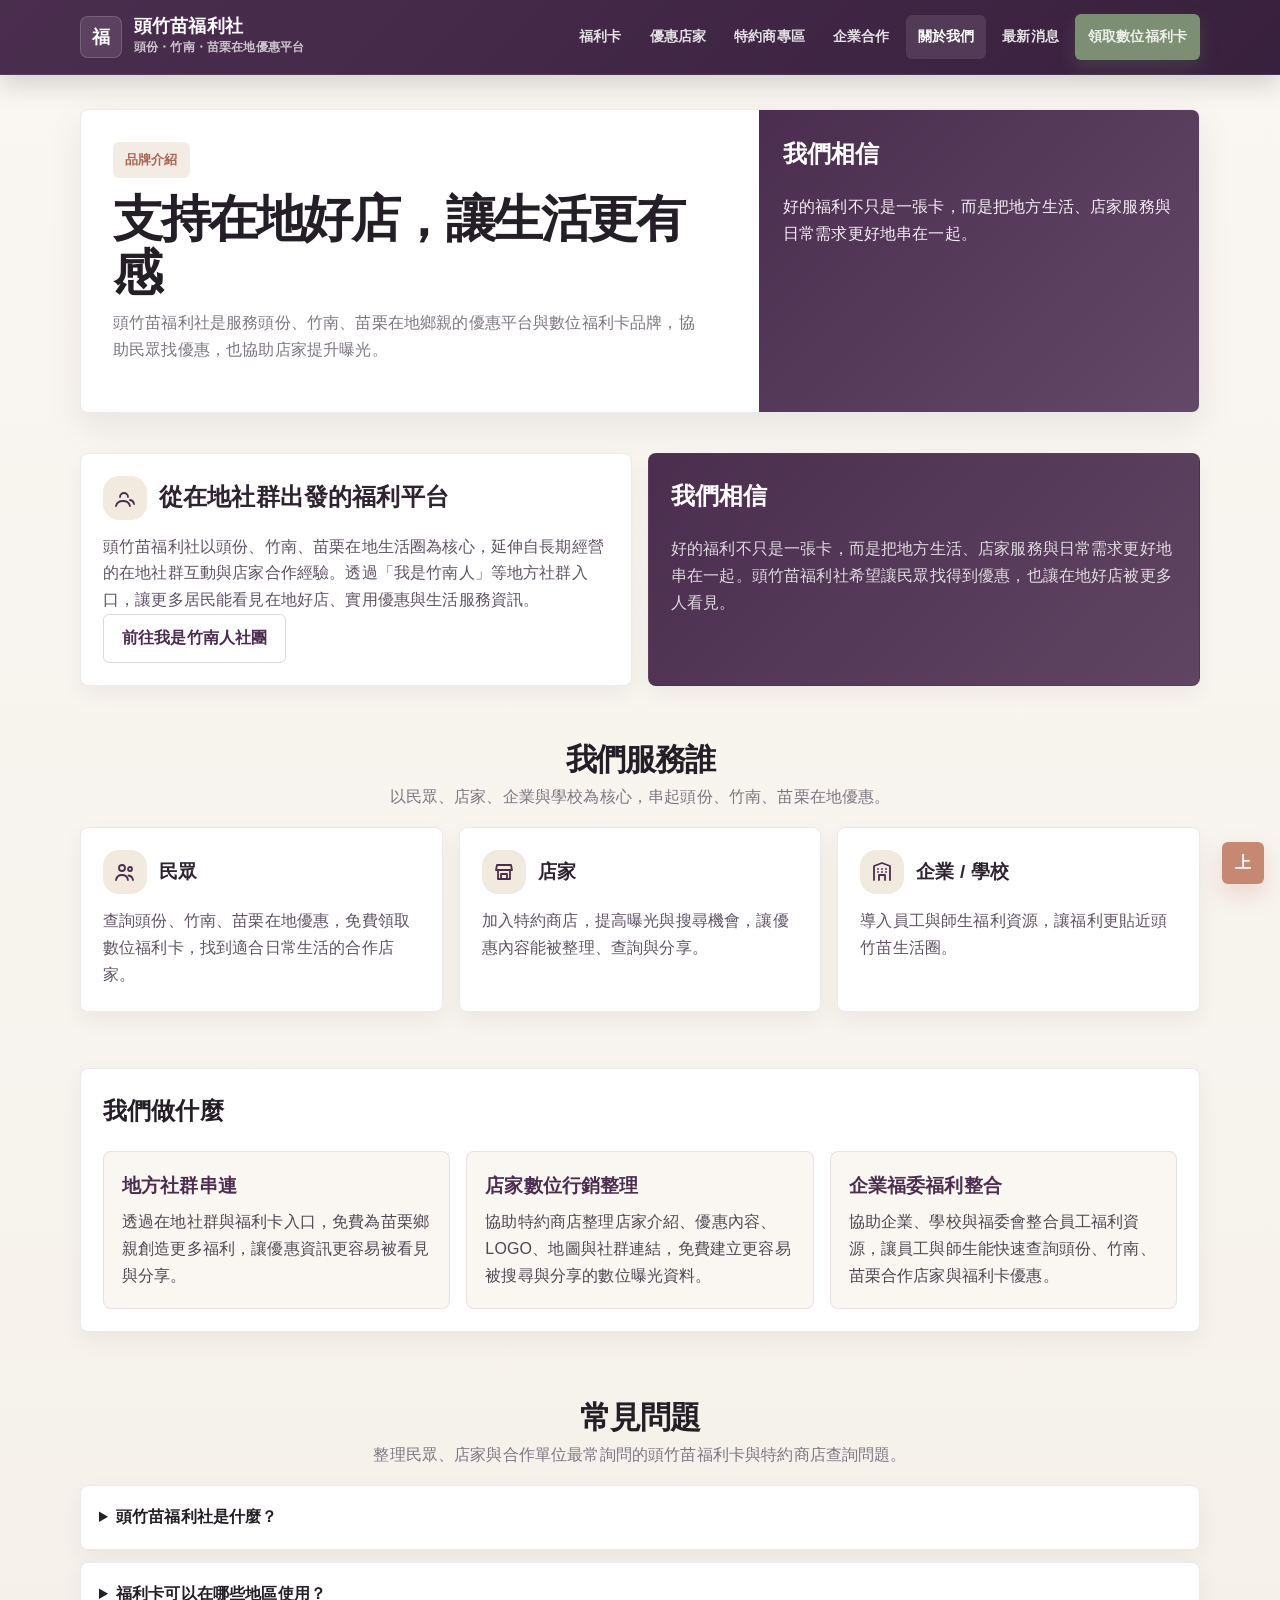
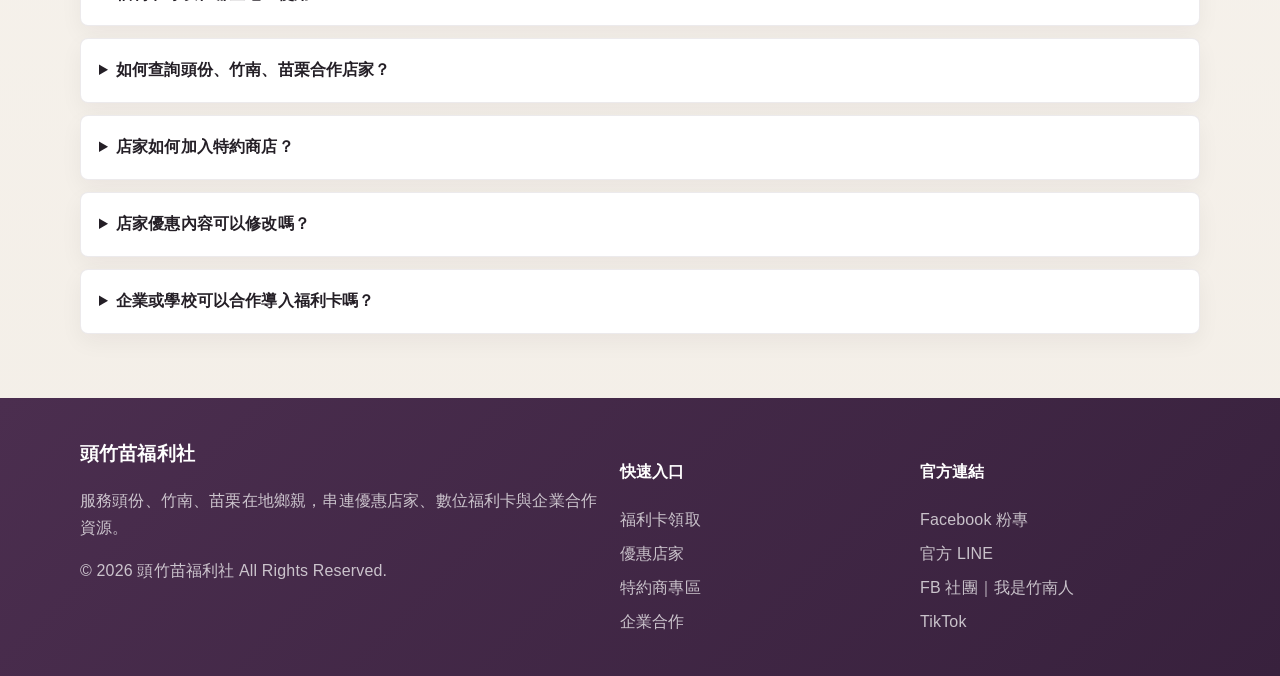
==== commit 9384d28e: "Fix CTA layout footer links and shop button tracking" ====
--- a/about.html
+++ b/about.html
@@ -1,4 +1,4 @@
-<!DOCTYPE html>
+﻿<!DOCTYPE html>
 <html lang="zh-Hant">
 <head>
 <meta charset="UTF-8">
@@ -82,7 +82,7 @@
     </div>
   </section>
 </main>
-<footer class="footer"><div class="container footer-grid"><div><h3>頭竹苗福利社</h3><p>服務頭份、竹南、苗栗在地鄉親，串連優惠店家、數位福利卡與企業合作資源。</p><p>© <span id="year"></span> 頭竹苗福利社 All Rights Reserved.</p></div><div><h4>快速入口</h4><div class="footer-links"><a href="card.html">福利卡領取</a><a href="shops.html">優惠店家</a><a href="merchant.html">特約商專區</a><a href="company.html">企業合作</a></div></div><div><h4>官方連結</h4><div class="footer-links"><a href="https://buyhappy.work/B2CEo" target="_blank" rel="noopener">Facebook 粉專</a><a href="https://lin.ee/OuiR6gV" target="_blank" rel="noopener">官方 LINE</a><a href="https://www.facebook.com/groups/tzcare" target="_blank" rel="noopener">FB 社團｜我是竹南人</a></div></div></div></footer>
+<footer class="footer"><div class="container footer-grid"><div><h3>頭竹苗福利社</h3><p>服務頭份、竹南、苗栗在地鄉親，串連優惠店家、數位福利卡與企業合作資源。</p><p>© <span id="year"></span> 頭竹苗福利社 All Rights Reserved.</p></div><div><h4>快速入口</h4><div class="footer-links"><a href="card.html">福利卡領取</a><a href="shops.html">優惠店家</a><a href="merchant.html">特約商專區</a><a href="company.html">企業合作</a></div></div><div><h4>官方連結</h4><div class="footer-links"><a href="https://buyhappy.work/B2CEo" target="_blank" rel="noopener">Facebook 粉專</a><a href="https://lin.ee/OuiR6gV" target="_blank" rel="noopener">官方 LINE</a><a href="https://www.facebook.com/groups/tzcare" target="_blank" rel="noopener">FB 社團｜我是竹南人</a><a href="https://buyhappy.work/jmmDj" target="_blank" rel="noopener" data-ga-event="footer_tiktok_click" data-ga-section="footer" data-ga-cta="TikTok">TikTok</a></div></div></div></footer>
 <button class="backtop" type="button" data-backtop>上</button>
 <script src="main.js?v=ga4-line-20260625"></script>
 </body>
--- a/style.css
+++ b/style.css
@@ -224,11 +224,11 @@
   border:1px solid rgba(67,49,71,.10);
   border-radius:8px;
   box-shadow:var(--shadow-sm);
-  padding:24px;
+  padding:22px;
   display:flex;
   flex-direction:column;
   align-items:flex-start;
-  gap:10px;
+  gap:12px;
 }
 .merchant-cta-card h2{
   margin-bottom:0;
@@ -362,10 +362,12 @@
   font-weight:900;
 }
 .page-hero p,.card p,.panel p{color:var(--muted)}
-.dark-panel,.gradient-panel,.panel.dark{color:#f9f4fb}
+.dark-panel,.gradient-panel,.panel.dark{color:#fff}
 .dark-panel h2,.dark-panel h3,.gradient-panel h2,.gradient-panel h3,.panel.dark h2,.panel.dark h3{color:#fff}
-.dark-panel p,.gradient-panel p,.panel.dark p,.dark-panel li,.gradient-panel li,.panel.dark li{color:#f0e6f2}
-.page-hero-side p{color:#f0e6f2}
+.dark-panel p,.gradient-panel p,.panel.dark p,.dark-panel li,.gradient-panel li,.panel.dark li{color:#f6eef7;opacity:1}
+.dark-panel .list-item,.gradient-panel .list-item,.panel.dark .list-item{color:#f6eef7;opacity:1}
+.dark-panel .list-item span:first-child,.gradient-panel .list-item span:first-child,.panel.dark .list-item span:first-child{color:#d9a07f;opacity:1}
+.page-hero-side p{color:#f6eef7;opacity:1}
 .light-card,.process-card,.info-card{color:#2d2430}
 .light-card p,.process-card p,.info-card p{color:#5f5364}
 
@@ -419,23 +421,32 @@
   flex-direction:column;
   align-items:flex-start;
 }
+.card-title-row,
 .info-card-head,
-.feature-card-head{
+.feature-card-head,
+.cta-card-head{
   display:flex;
   align-items:center;
   gap:12px;
   margin-bottom:14px;
 }
+.card-title-row h2,
+.card-title-row h3,
 .info-card-head h2,
 .info-card-head h3,
-.feature-card-head h3{
+.feature-card-head h3,
+.cta-card-head h3{
   margin:0;
 }
+.card-title-row .feature-icon,
 .info-card-head .feature-icon{
   width:44px;
   height:44px;
   flex:0 0 44px;
   margin-bottom:0;
+}
+.merchant-cta-card .card-title-row{
+  margin-bottom:2px;
 }
 .info-card p{
   margin-bottom:0;
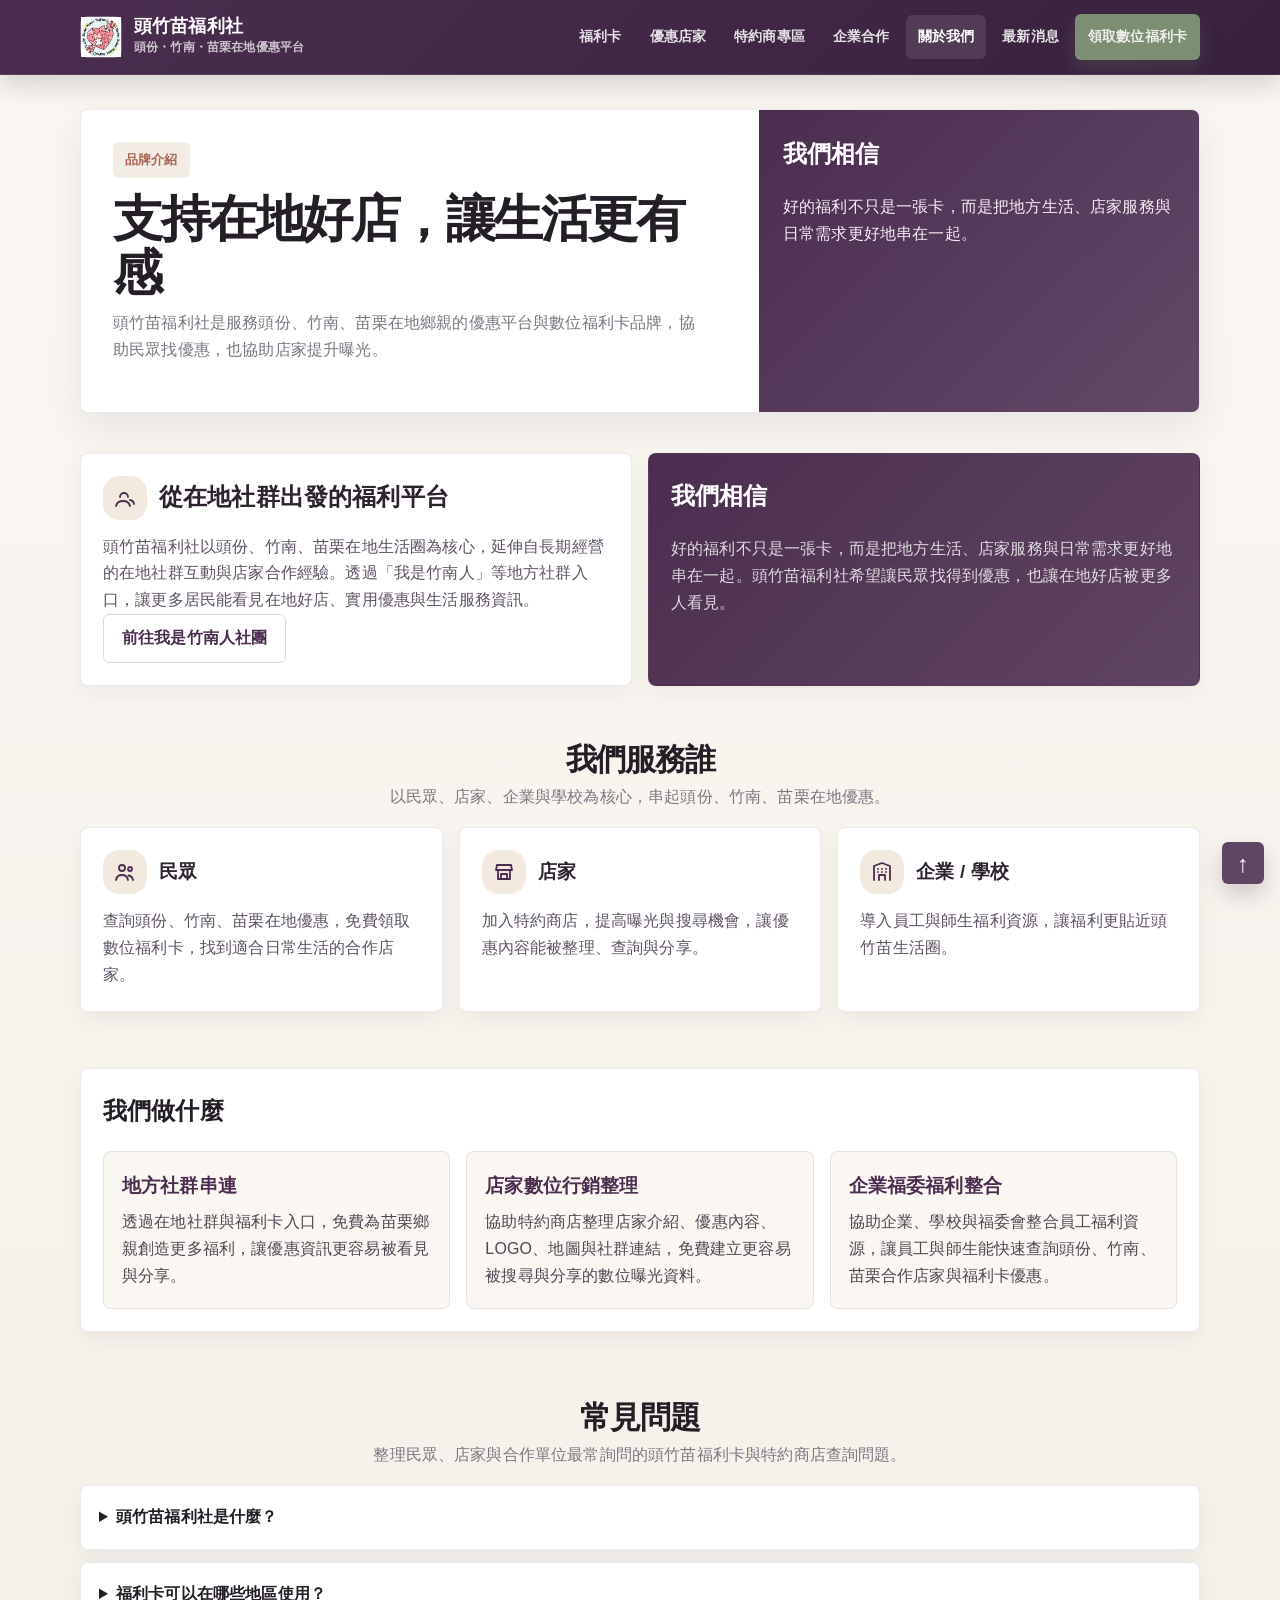
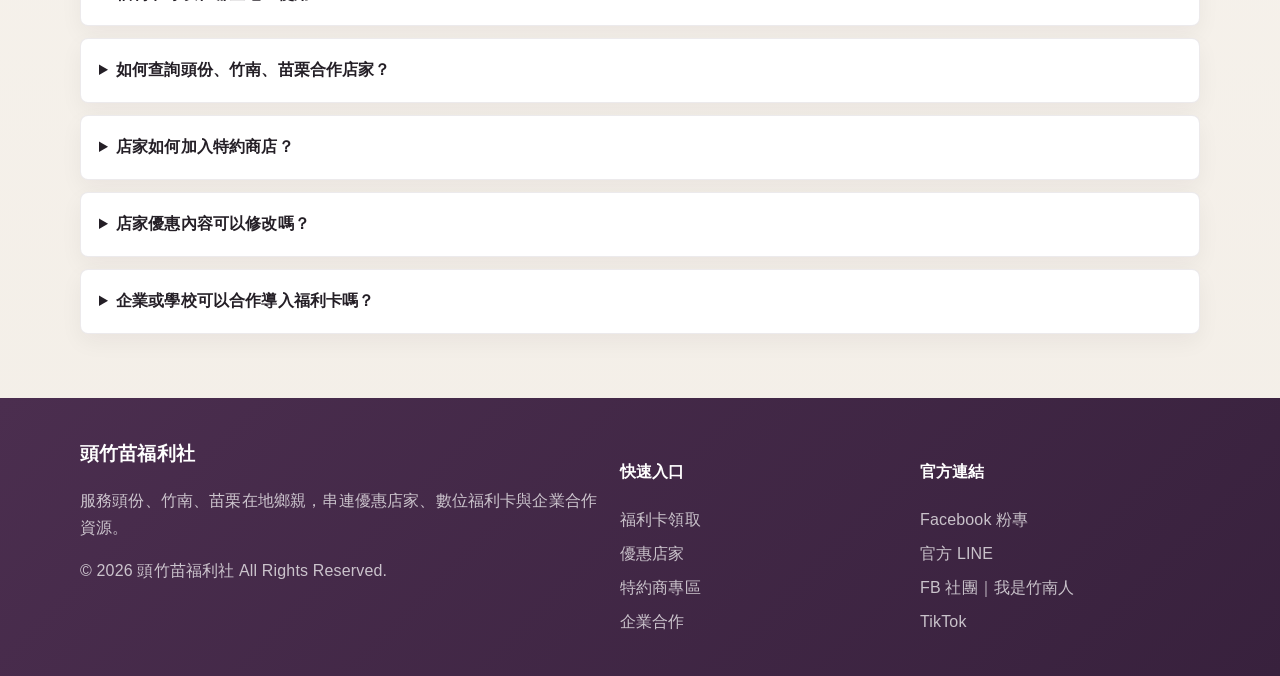
==== commit 09e12259: "Use welfare logo in site header" ====
--- a/about.html
+++ b/about.html
@@ -1,4 +1,4 @@
-﻿<!DOCTYPE html>
+<!DOCTYPE html>
 <html lang="zh-Hant">
 <head>
 <meta charset="UTF-8">
@@ -6,7 +6,7 @@
 <title>關於我們｜頭份竹南苗栗在地優惠與福利卡平台｜頭竹苗福利社</title>
 <meta name="description" content="認識頭竹苗福利社：從我是竹南人在地社群出發，串連頭份、竹南、苗栗優惠、特約商店查詢、福利卡與企業合作資源。">
 <meta name="theme-color" content="#4B2E4F">
-<link rel="stylesheet" href="style.css?v=site-upgrade-20260625">
+<link rel="stylesheet" href="style.css?v=brand-logo-20260703-1">
 <script type="application/ld+json">
 {
   "@context": "https://schema.org",
@@ -30,7 +30,7 @@
 </script>
 </head>
 <body>
-<header class="site-header"><div class="container nav"><a class="brand" href="index.html"><span class="brand-mark">福</span><span class="brand-text"><strong>頭竹苗福利社</strong><span>頭份・竹南・苗栗在地優惠平台</span></span></a><button class="menu-btn" id="menuBtn" type="button">選單</button><nav class="nav-links" id="navLinks"><a href="card.html">福利卡</a><a href="shops.html">優惠店家</a><a href="merchant.html">特約商專區</a><a href="company.html">企業合作</a><a href="about.html" class="active">關於我們</a><a href="news.html">最新消息</a><a class="btn btn-primary" href="card.html">領取數位福利卡</a></nav></div></header>
+<header class="site-header"><div class="container nav"><a class="brand" href="index.html"><span class="brand-mark"><img src="pics/logo/tzm0000.png" alt="頭竹苗福利社 Logo"></span><span class="brand-text"><strong>頭竹苗福利社</strong><span>頭份・竹南・苗栗在地優惠平台</span></span></a><button class="menu-btn" id="menuBtn" type="button">選單</button><nav class="nav-links" id="navLinks"><a href="card.html">福利卡</a><a href="shops.html">優惠店家</a><a href="merchant.html">特約商專區</a><a href="company.html">企業合作</a><a href="about.html" class="active">關於我們</a><a href="news.html">最新消息</a><a class="btn btn-primary" href="card.html">領取數位福利卡</a></nav></div></header>
 <main>
   <section class="page-hero">
     <div class="container page-hero-card">
@@ -84,6 +84,7 @@
 </main>
 <footer class="footer"><div class="container footer-grid"><div><h3>頭竹苗福利社</h3><p>服務頭份、竹南、苗栗在地鄉親，串連優惠店家、數位福利卡與企業合作資源。</p><p>© <span id="year"></span> 頭竹苗福利社 All Rights Reserved.</p></div><div><h4>快速入口</h4><div class="footer-links"><a href="card.html">福利卡領取</a><a href="shops.html">優惠店家</a><a href="merchant.html">特約商專區</a><a href="company.html">企業合作</a></div></div><div><h4>官方連結</h4><div class="footer-links"><a href="https://buyhappy.work/B2CEo" target="_blank" rel="noopener">Facebook 粉專</a><a href="https://lin.ee/OuiR6gV" target="_blank" rel="noopener">官方 LINE</a><a href="https://www.facebook.com/groups/tzcare" target="_blank" rel="noopener">FB 社團｜我是竹南人</a><a href="https://buyhappy.work/jmmDj" target="_blank" rel="noopener" data-ga-event="footer_tiktok_click" data-ga-section="footer" data-ga-cta="TikTok">TikTok</a></div></div></div></footer>
 <button class="backtop" type="button" data-backtop>上</button>
-<script src="main.js?v=ga4-line-20260625"></script>
+<script src="main.js?v=logo-video-20260701-3"></script>
 </body>
 </html>
+
--- a/style.css
+++ b/style.css
@@ -1,12 +1,12 @@
 
-/* FIG3 CLEAN REBUILD v3
-   Style: deep eggplant purple + sage green + clay rose + warm stone.
-   Mature local-brand UI with compact radii.
-*/
+/* FIG3 CLEAN REBUILD v3
+   Style: deep eggplant purple + sage green + clay rose + warm stone.
+   Mature local-brand UI with compact radii.
+*/
 
 :root{
   --bg:#F3EEE7;
-  --surface:#FFFFFF;
+  --surface:#FFFFFF;
   --surface-soft:#FAF7F2;
   --ink:#241F26;
   --text:#4F4853;
@@ -20,8 +20,8 @@
   --clay:#C68873;
   --clay-dark:#A96554;
   --stone:#B7B2A7;
-  --radius-card:8px;
-  --radius-btn:6px;
+  --radius-card:8px;
+  --radius-btn:6px;
   --shadow:0 14px 36px rgba(36,26,38,.08);
   --shadow-sm:0 8px 22px rgba(36,26,38,.05);
   --container:1120px;
@@ -98,16 +98,18 @@
 .btn-soft:hover{background:#FFF7F3}
 .btn-outline{background:transparent;color:var(--purple);border-color:rgba(75,46,79,.18)}
 .btn-line{background:#06C755;color:#fff}
+.btn-redeem{background:#06C755;color:#fff;box-shadow:0 8px 18px rgba(6,199,85,.20)}
+.btn-redeem:hover{background:#05B84F}
 
 /* Home hero */
 .page-shell{padding:20px 0 0}
-.hero-wrap{
-  background:var(--surface);
-  border:1px solid var(--line);
-  border-radius:8px;
-  overflow:hidden;
-  box-shadow:var(--shadow);
-}
+.hero-wrap{
+  background:var(--surface);
+  border:1px solid var(--line);
+  border-radius:8px;
+  overflow:hidden;
+  box-shadow:var(--shadow);
+}
 .hero{
   display:grid;
   grid-template-columns:1fr 1.1fr;
@@ -141,28 +143,28 @@
   color:var(--purple);
   font-weight:900;
 }
-.hero p{color:var(--text);max-width:520px;font-size:18px}
-.hero-actions{display:flex;flex-wrap:wrap;gap:10px;margin-top:22px}
-.hero-note{margin-top:14px;color:var(--muted);font-size:14px}
-.hero-media{min-height:340px;background:url("pics/hero-local.svg") center/cover no-repeat;border-radius:0}
-.hero-video-card{
-  min-height:340px;
-  display:grid;
-  place-items:center;
-  padding:24px;
-  background:linear-gradient(135deg,#F7F0E8 0%,#E8DFD3 100%);
-}
-.shorts-frame{
-  aspect-ratio:9/16;
-  width:min(260px,100%);
-  max-height:420px;
-  margin:auto;
-  border-radius:18px;
-  overflow:hidden;
-  background:#1f1722;
-  box-shadow:0 18px 42px rgba(36,26,38,.18);
-}
-.shorts-frame iframe{width:100%;height:100%;border:0;border-radius:18px;display:block}
+.hero p{color:var(--text);max-width:520px;font-size:18px}
+.hero-actions{display:flex;flex-wrap:wrap;gap:10px;margin-top:22px}
+.hero-note{margin-top:14px;color:var(--muted);font-size:14px}
+.hero-media{min-height:340px;background:url("pics/hero-local.svg") center/cover no-repeat;border-radius:0}
+.hero-video-card{
+  min-height:340px;
+  display:grid;
+  place-items:center;
+  padding:24px;
+  background:linear-gradient(135deg,#F7F0E8 0%,#E8DFD3 100%);
+}
+.shorts-frame{
+  aspect-ratio:9/16;
+  width:min(260px,100%);
+  max-height:420px;
+  margin:auto;
+  border-radius:18px;
+  overflow:hidden;
+  background:#1f1722;
+  box-shadow:0 18px 42px rgba(36,26,38,.18);
+}
+.shorts-frame iframe{width:100%;height:100%;border:0;border-radius:18px;display:block}
 
 .section{padding:40px 0}
 .section-tight{padding:28px 0}
@@ -182,20 +184,20 @@
 }
 
 /* Categories like reference image */
-.category-grid{
-  display:grid;
-  grid-template-columns:repeat(5,1fr);
-  gap:12px;
-  margin-top:20px;
-}
-.category-card{
+.category-grid{
+  display:grid;
+  grid-template-columns:repeat(5,1fr);
+  gap:12px;
+  margin-top:20px;
+}
+.category-card{
   background:#FBFAF7;
   border:1px solid rgba(67,49,71,.08);
   border-radius:8px;
-  min-height:84px;
-  padding:14px 10px;
-  display:flex;
-  flex-direction:column;
+  min-height:84px;
+  padding:14px 10px;
+  display:flex;
+  flex-direction:column;
   align-items:center;
   justify-content:center;
   gap:8px;
@@ -212,34 +214,34 @@
   stroke-linejoin:round;
   border-radius:0;
 }
-.category-card span{font-size:13px;font-weight:800;color:var(--text)}
-
-.merchant-cta-grid{
-  display:grid;
-  grid-template-columns:repeat(2,1fr);
-  gap:16px;
-}
-.merchant-cta-card{
-  background:#fff;
-  border:1px solid rgba(67,49,71,.10);
-  border-radius:8px;
-  box-shadow:var(--shadow-sm);
-  padding:22px;
-  display:flex;
-  flex-direction:column;
-  align-items:flex-start;
-  gap:12px;
-}
-.merchant-cta-card h2{
-  margin-bottom:0;
-}
-.merchant-cta-card p{
-  color:var(--muted);
-  margin-bottom:6px;
-}
-.merchant-cta-card .btn{
-  margin-top:auto;
-}
+.category-card span{font-size:13px;font-weight:800;color:var(--text)}
+
+.merchant-cta-grid{
+  display:grid;
+  grid-template-columns:repeat(2,1fr);
+  gap:16px;
+}
+.merchant-cta-card{
+  background:#fff;
+  border:1px solid rgba(67,49,71,.10);
+  border-radius:8px;
+  box-shadow:var(--shadow-sm);
+  padding:22px;
+  display:flex;
+  flex-direction:column;
+  align-items:flex-start;
+  gap:12px;
+}
+.merchant-cta-card h2{
+  margin-bottom:0;
+}
+.merchant-cta-card p{
+  color:var(--muted);
+  margin-bottom:6px;
+}
+.merchant-cta-card .btn{
+  margin-top:auto;
+}
 
 /* Featured stores */
 .featured-grid{
@@ -255,12 +257,20 @@
   overflow:hidden;
   box-shadow:var(--shadow-sm);
 }
-.feature-photo{aspect-ratio:1;background:#fff;border:1px solid rgba(67,49,71,.10);border-radius:12px;padding:12px;display:grid;place-items:center}
-.feature-logo{width:100%;height:100%;object-fit:contain}
-.feature-card:nth-child(1) .feature-photo{background-image:url('pics/photo-coffee.svg')}
-.feature-card:nth-child(2) .feature-photo{background-image:url('pics/photo-shop.svg')}
-.feature-card:nth-child(3) .feature-photo{background-image:url('pics/photo-travel.svg')}
-.feature-card:nth-child(4) .feature-photo{background-image:url('pics/photo-bike.svg')}
+.feature-photo{
+  aspect-ratio:1;
+  background:#fff;
+  border:1px solid rgba(31,21,33,.06);
+  border-radius:16px;
+  overflow:hidden;
+  padding:6px;
+  box-sizing:border-box;
+  display:flex;
+  align-items:center;
+  justify-content:center;
+  box-shadow:none;
+}
+.feature-logo{width:100%;height:100%;object-fit:contain;object-position:center;display:block;background:transparent;border:0;box-shadow:none;transform:none}
 .feature-content{padding:11px 12px 12px}
 .feature-title{font-size:14px;font-weight:900;line-height:1.35;margin-bottom:4px}
 .feature-meta{font-size:12px;color:#8B846D;margin-bottom:4px;font-weight:800}
@@ -291,51 +301,51 @@
   color:#fff;
   box-shadow:var(--shadow);
 }
-.service-card.purple{background:linear-gradient(135deg,var(--purple),#604962)}
-.service-card.sage{background:linear-gradient(135deg,var(--sage),#92A186)}
-.service-card.clay{background:linear-gradient(135deg,var(--clay),#D49A87)}
+.service-card.purple{background:linear-gradient(135deg,var(--purple),#604962)}
+.service-card.sage{background:linear-gradient(135deg,var(--sage),#92A186)}
+.service-card.clay{background:linear-gradient(135deg,var(--clay),#D49A87)}
 .service-inner{padding:18px 18px 16px;height:100%;display:flex;flex-direction:column}
 .service-icon svg{width:34px;height:34px;stroke:rgba(255,255,255,.94);fill:none;stroke-width:1.8;stroke-linecap:round;stroke-linejoin:round}
 .service-title{font-size:21px;font-weight:900;line-height:1.2;margin-top:8px}
 .service-sub{margin-top:4px;color:rgba(255,255,255,.78);font-size:13px}
 .service-actions{margin-top:auto;padding-top:14px}
-.service-actions .btn{
-  min-height:33px;
-  padding:7px 14px;
-  background:#fff;
-  color:var(--ink);
-  border:0;
-  font-size:12px;
-  border-radius:6px;
-}
-.partner-grid{
-  display:grid;
-  grid-template-columns:repeat(3,1fr);
-  gap:16px;
-  margin-top:20px;
-}
-.partner-card{
-  background:#fff;
-  border:1px solid rgba(67,49,71,.10);
-  border-radius:8px;
-  box-shadow:var(--shadow-sm);
-  padding:20px;
-  text-align:center;
-}
-.partner-logo{
-  width:104px;
-  height:104px;
-  margin:0 auto 14px;
-  display:grid;
-  place-items:center;
-  border:1px solid rgba(67,49,71,.12);
-  border-radius:16px;
-  background:#FAF7F2;
-  color:var(--purple);
-  font-weight:900;
-}
-.partner-logo img{max-width:82px;max-height:82px;object-fit:contain}
-.partner-card p{margin-bottom:0;color:var(--muted);font-weight:800}
+.service-actions .btn{
+  min-height:33px;
+  padding:7px 14px;
+  background:#fff;
+  color:var(--ink);
+  border:0;
+  font-size:12px;
+  border-radius:6px;
+}
+.partner-grid{
+  display:grid;
+  grid-template-columns:repeat(3,1fr);
+  gap:16px;
+  margin-top:20px;
+}
+.partner-card{
+  background:#fff;
+  border:1px solid rgba(67,49,71,.10);
+  border-radius:8px;
+  box-shadow:var(--shadow-sm);
+  padding:20px;
+  text-align:center;
+}
+.partner-logo{
+  width:104px;
+  height:104px;
+  margin:0 auto 14px;
+  display:grid;
+  place-items:center;
+  border:1px solid rgba(67,49,71,.12);
+  border-radius:16px;
+  background:#FAF7F2;
+  color:var(--purple);
+  font-weight:900;
+}
+.partner-logo img{max-width:82px;max-height:82px;object-fit:contain}
+.partner-card p{margin-bottom:0;color:var(--muted);font-weight:800}
 
 /* Inner pages */
 .page-hero{padding:34px 0 12px}
@@ -361,15 +371,15 @@
   font-size:13px;
   font-weight:900;
 }
-.page-hero p,.card p,.panel p{color:var(--muted)}
-.dark-panel,.gradient-panel,.panel.dark{color:#fff}
-.dark-panel h2,.dark-panel h3,.gradient-panel h2,.gradient-panel h3,.panel.dark h2,.panel.dark h3{color:#fff}
-.dark-panel p,.gradient-panel p,.panel.dark p,.dark-panel li,.gradient-panel li,.panel.dark li{color:#f6eef7;opacity:1}
-.dark-panel .list-item,.gradient-panel .list-item,.panel.dark .list-item{color:#f6eef7;opacity:1}
-.dark-panel .list-item span:first-child,.gradient-panel .list-item span:first-child,.panel.dark .list-item span:first-child{color:#d9a07f;opacity:1}
-.page-hero-side p{color:#f6eef7;opacity:1}
-.light-card,.process-card,.info-card{color:#2d2430}
-.light-card p,.process-card p,.info-card p{color:#5f5364}
+.page-hero p,.card p,.panel p{color:var(--muted)}
+.dark-panel,.gradient-panel,.panel.dark{color:#fff}
+.dark-panel h2,.dark-panel h3,.gradient-panel h2,.gradient-panel h3,.panel.dark h2,.panel.dark h3{color:#fff}
+.dark-panel p,.gradient-panel p,.panel.dark p,.dark-panel li,.gradient-panel li,.panel.dark li{color:#f6eef7;opacity:1}
+.dark-panel .list-item,.gradient-panel .list-item,.panel.dark .list-item{color:#f6eef7;opacity:1}
+.dark-panel .list-item span:first-child,.gradient-panel .list-item span:first-child,.panel.dark .list-item span:first-child{color:#d9a07f;opacity:1}
+.page-hero-side p{color:#f6eef7;opacity:1}
+.light-card,.process-card,.info-card{color:#2d2430}
+.light-card p,.process-card p,.info-card p{color:#5f5364}
 
 .grid-3{display:grid;grid-template-columns:repeat(3,1fr);gap:16px}
 .grid-2{display:grid;grid-template-columns:repeat(2,1fr);gap:16px}
@@ -392,210 +402,298 @@
   color:var(--purple);
   margin-bottom:14px;
 }
-.card-icon svg{width:24px;height:24px;stroke:currentColor;fill:none;stroke-width:1.8;stroke-linecap:round;stroke-linejoin:round}
-.feature-icon,
-.process-icon{
-  width:48px;
-  height:48px;
-  border-radius:16px;
-  display:inline-flex;
-  align-items:center;
-  justify-content:center;
-  margin-bottom:12px;
-  background:#F2EADF;
-  color:var(--purple);
-}
-.feature-icon svg,
-.process-icon svg{
-  width:24px;
-  height:24px;
-  stroke:currentColor;
-  fill:none;
-  stroke-width:1.8;
-  stroke-linecap:round;
-  stroke-linejoin:round;
-}
-.process-flow{margin-top:18px}
-.info-card{
-  display:flex;
-  flex-direction:column;
-  align-items:flex-start;
-}
-.card-title-row,
-.info-card-head,
-.feature-card-head,
-.cta-card-head{
-  display:flex;
-  align-items:center;
-  gap:12px;
-  margin-bottom:14px;
-}
-.card-title-row h2,
-.card-title-row h3,
-.info-card-head h2,
-.info-card-head h3,
-.feature-card-head h3,
-.cta-card-head h3{
-  margin:0;
-}
-.card-title-row .feature-icon,
-.info-card-head .feature-icon{
-  width:44px;
-  height:44px;
-  flex:0 0 44px;
-  margin-bottom:0;
-}
-.merchant-cta-card .card-title-row{
-  margin-bottom:2px;
-}
-.info-card p{
-  margin-bottom:0;
-}
-.card-steps-grid{align-items:stretch}
-.step-card{
-  display:flex;
-  flex-direction:column;
-  min-height:220px;
-  padding:24px;
-}
-.step-card-head{
-  display:flex;
-  align-items:center;
-  justify-content:space-between;
-  gap:12px;
-  margin-bottom:18px;
-}
-.step-card .step-number,
-.step-card .step-icon{
-  width:44px;
-  height:44px;
-  border-radius:12px;
-  display:inline-flex;
-  align-items:center;
-  justify-content:center;
-  flex:0 0 44px;
-}
-.step-card .step-number{
-  background:#F2EADF;
-  color:var(--purple);
-  font-weight:900;
-}
-.step-card .step-icon{
-  background:#EFE6F0;
-  color:var(--purple);
-}
-.step-card .step-icon svg{
-  width:22px;
-  height:22px;
-  stroke:currentColor;
-  fill:none;
-  stroke-width:1.8;
-  stroke-linecap:round;
-  stroke-linejoin:round;
-}
-.step-card h3{
-  margin:0 0 12px;
-  color:var(--ink);
-}
-.step-card p{
-  margin:0;
-  color:#5F5364;
-  line-height:1.75;
-}
-.value-grid{margin-top:18px}
-.value-card{
-  background:#FAF7F2;
-  border:1px solid rgba(67,49,71,.10);
-  border-radius:8px;
-  padding:18px;
-}
-.value-card h3{
-  margin:0 0 8px;
-  color:var(--purple);
-}
-.value-card p{
-  margin:0;
-  color:var(--text);
-}
-.process-section > p{
-  max-width:760px;
-}
-.process-grid{
-  display:grid;
-  grid-template-columns:repeat(4,1fr);
-  gap:14px;
-}
-.process-card{
-  background:#fff;
-  border:1px solid var(--line);
-  border-radius:var(--radius-card);
-  color:var(--ink);
-}
-.panel.dark .process-card h3,
-.gradient-panel .process-card h3{
-  color:var(--ink);
-}
-.panel.dark .process-card p,
-.gradient-panel .process-card p{
-  color:#5f5364;
-}
-.process-card-top{
-  display:flex;
-  align-items:center;
-  justify-content:space-between;
-  gap:12px;
-  margin-bottom:14px;
-}
-.process-card-top .process-icon{
-  margin-bottom:0;
-}
-.step-number{
-  width:34px;
-  height:34px;
-  border-radius:6px;
-  display:inline-flex;
-  align-items:center;
-  justify-content:center;
-  background:var(--purple);
-  color:#fff;
-  font-weight:900;
-  line-height:1;
-}
-.process-card:nth-child(2) .step-number{background:var(--sage)}
-.process-card:nth-child(3) .step-number{background:var(--clay)}
-.process-card:nth-child(4) .step-number{background:var(--stone);color:var(--purple)}
-.flow-panel{background:#fff}
-.flow-line{
-  display:grid;
-  grid-template-columns:repeat(5,1fr);
-  gap:10px;
-  margin-top:16px;
-}
-.flow-line span{
-  position:relative;
-  min-height:64px;
-  display:grid;
-  place-items:center;
-  padding:10px;
-  text-align:center;
-  border-radius:8px;
-  background:#FAF7F2;
-  border:1px solid rgba(67,49,71,.10);
-  color:var(--purple);
-  font-weight:900;
-}
-.flow-line span:not(:last-child)::after{
-  content:"";
-  position:absolute;
-  right:-9px;
-  top:50%;
-  width:8px;
-  height:8px;
-  border-top:2px solid var(--stone);
-  border-right:2px solid var(--stone);
-  transform:translateY(-50%) rotate(45deg);
-}
-.list{display:grid;gap:10px;margin-top:12px}
+.card-icon svg{width:24px;height:24px;stroke:currentColor;fill:none;stroke-width:1.8;stroke-linecap:round;stroke-linejoin:round}
+.feature-icon,
+.process-icon{
+  width:48px;
+  height:48px;
+  border-radius:16px;
+  display:inline-flex;
+  align-items:center;
+  justify-content:center;
+  margin-bottom:12px;
+  background:#F2EADF;
+  color:var(--purple);
+}
+.feature-icon svg,
+.process-icon svg{
+  width:24px;
+  height:24px;
+  stroke:currentColor;
+  fill:none;
+  stroke-width:1.8;
+  stroke-linecap:round;
+  stroke-linejoin:round;
+}
+.process-flow{margin-top:18px}
+.info-card{
+  display:flex;
+  flex-direction:column;
+  align-items:flex-start;
+}
+.card-title-row,
+.info-card-head,
+.feature-card-head,
+.cta-card-head{
+  display:flex;
+  align-items:center;
+  gap:12px;
+  margin-bottom:14px;
+}
+.card-title-row h2,
+.card-title-row h3,
+.info-card-head h2,
+.info-card-head h3,
+.feature-card-head h3,
+.cta-card-head h3{
+  margin:0;
+}
+.card-title-row .feature-icon,
+.info-card-head .feature-icon{
+  width:44px;
+  height:44px;
+  flex:0 0 44px;
+  margin-bottom:0;
+}
+.merchant-cta-card .card-title-row{
+  margin-bottom:2px;
+}
+.info-card p{
+  margin-bottom:0;
+}
+.card-steps-grid{align-items:stretch}
+.step-card{
+  display:flex;
+  flex-direction:column;
+  min-height:220px;
+  padding:24px;
+}
+.step-card-head{
+  display:flex;
+  align-items:center;
+  justify-content:space-between;
+  gap:12px;
+  margin-bottom:18px;
+}
+.step-card .step-number,
+.step-card .step-icon{
+  width:44px;
+  height:44px;
+  border-radius:12px;
+  display:inline-flex;
+  align-items:center;
+  justify-content:center;
+  flex:0 0 44px;
+}
+.step-card .step-number{
+  background:#F2EADF;
+  color:var(--purple);
+  font-weight:900;
+}
+.step-card .step-icon{
+  background:#EFE6F0;
+  color:var(--purple);
+}
+.step-card .step-icon svg{
+  width:22px;
+  height:22px;
+  stroke:currentColor;
+  fill:none;
+  stroke-width:1.8;
+  stroke-linecap:round;
+  stroke-linejoin:round;
+}
+.step-card h3{
+  margin:0 0 12px;
+  color:var(--ink);
+}
+.step-card p{
+  margin:0;
+  color:#5F5364;
+  line-height:1.75;
+}
+.card-video-section{padding-top:24px}
+.card-video-panel{
+  padding:32px;
+  border-radius:22px;
+  background:linear-gradient(135deg,#FFF8F1 0%,#FFFFFF 55%,#F4ECF5 100%);
+  box-shadow:0 18px 45px rgba(37,24,40,.08);
+  border:1px solid rgba(75,46,79,.10);
+}
+.card-video-panel .section-heading{
+  text-align:center;
+  max-width:720px;
+  margin:0 auto 24px;
+}
+.card-video-panel .eyebrow{
+  display:inline-flex;
+  margin-bottom:8px;
+  padding:5px 12px;
+  border-radius:6px;
+  background:rgba(75,46,79,.10);
+  color:var(--purple);
+  font-weight:900;
+  font-size:14px;
+}
+.card-video-panel h2{margin:0 0 8px}
+.card-video-panel p{color:var(--muted)}
+.card-video-grid{
+  display:grid;
+  grid-template-columns:minmax(300px,380px) minmax(0,1fr);
+  gap:32px;
+  align-items:stretch;
+  max-width:980px;
+  margin:0 auto;
+}
+.card-video-frame{
+  width:100%;
+  max-width:360px;
+  margin:0 auto;
+  aspect-ratio:9 / 16;
+  border-radius:18px;
+  overflow:hidden;
+  background:#111;
+  box-shadow:0 18px 38px rgba(0,0,0,.18);
+}
+.card-video-frame iframe{
+  width:100%;
+  height:100%;
+  border:0;
+  display:block;
+}
+.card-video-steps{
+  display:grid;
+  grid-template-rows:repeat(3,1fr);
+  gap:16px;
+  align-self:stretch;
+}
+.video-step-card{
+  display:flex;
+  gap:14px;
+  align-items:flex-start;
+  min-height:0;
+  padding:20px;
+  border-radius:18px;
+  background:rgba(255,255,255,.86);
+  border:1px solid rgba(75,46,79,.08);
+  box-shadow:0 8px 22px rgba(37,24,40,.06);
+}
+.video-step-card .step-number{
+  flex:0 0 auto;
+  width:32px;
+  height:32px;
+  border-radius:10px;
+  display:inline-flex;
+  align-items:center;
+  justify-content:center;
+  background:rgba(75,46,79,.10);
+  color:var(--purple);
+  font-weight:900;
+}
+.video-step-card h3{
+  margin:0 0 8px;
+  font-size:18px;
+  line-height:1.35;
+}
+.video-step-card p{
+  margin:0;
+  color:var(--muted);
+  line-height:1.7;
+}
+.value-grid{margin-top:18px}
+.value-card{
+  background:#FAF7F2;
+  border:1px solid rgba(67,49,71,.10);
+  border-radius:8px;
+  padding:18px;
+}
+.value-card h3{
+  margin:0 0 8px;
+  color:var(--purple);
+}
+.value-card p{
+  margin:0;
+  color:var(--text);
+}
+.process-section > p{
+  max-width:760px;
+}
+.process-grid{
+  display:grid;
+  grid-template-columns:repeat(4,1fr);
+  gap:14px;
+}
+.process-card{
+  background:#fff;
+  border:1px solid var(--line);
+  border-radius:var(--radius-card);
+  color:var(--ink);
+}
+.panel.dark .process-card h3,
+.gradient-panel .process-card h3{
+  color:var(--ink);
+}
+.panel.dark .process-card p,
+.gradient-panel .process-card p{
+  color:#5f5364;
+}
+.process-card-top{
+  display:flex;
+  align-items:center;
+  justify-content:space-between;
+  gap:12px;
+  margin-bottom:14px;
+}
+.process-card-top .process-icon{
+  margin-bottom:0;
+}
+.step-number{
+  width:34px;
+  height:34px;
+  border-radius:6px;
+  display:inline-flex;
+  align-items:center;
+  justify-content:center;
+  background:var(--purple);
+  color:#fff;
+  font-weight:900;
+  line-height:1;
+}
+.process-card:nth-child(2) .step-number{background:var(--sage)}
+.process-card:nth-child(3) .step-number{background:var(--clay)}
+.process-card:nth-child(4) .step-number{background:var(--stone);color:var(--purple)}
+.flow-panel{background:#fff}
+.flow-line{
+  display:grid;
+  grid-template-columns:repeat(5,1fr);
+  gap:10px;
+  margin-top:16px;
+}
+.flow-line span{
+  position:relative;
+  min-height:64px;
+  display:grid;
+  place-items:center;
+  padding:10px;
+  text-align:center;
+  border-radius:8px;
+  background:#FAF7F2;
+  border:1px solid rgba(67,49,71,.10);
+  color:var(--purple);
+  font-weight:900;
+}
+.flow-line span:not(:last-child)::after{
+  content:"";
+  position:absolute;
+  right:-9px;
+  top:50%;
+  width:8px;
+  height:8px;
+  border-top:2px solid var(--stone);
+  border-right:2px solid var(--stone);
+  transform:translateY(-50%) rotate(45deg);
+}
+.list{display:grid;gap:10px;margin-top:12px}
 .list-item{display:flex;gap:10px;color:var(--text);font-weight:800}
 .list-item span:first-child{color:var(--clay-dark);font-weight:900}
 
@@ -652,51 +750,55 @@
 }
 .chip.active{background:#EEF2EB;color:var(--sage-dark);border-color:rgba(125,143,114,.25)}
 
-.shop-grid{display:grid;grid-template-columns:repeat(auto-fit,minmax(360px,1fr));gap:18px}
-.shop-card{
-  background:#fff;
-  border:1px solid rgba(67,49,71,.10);
-  border-radius:18px;
-  box-shadow:var(--shadow-sm);
-  display:grid;
-  grid-template-columns:112px minmax(0,1fr);
-  grid-template-areas:
-    "logo content"
-    "actions actions";
-  gap:12px 14px;
-  align-items:start;
-  padding:16px;
-  min-height:100%;
-}
-.shop-photo{aspect-ratio:4/3;background:center/cover no-repeat;border-radius:0}
-.shop-card:nth-child(4n+1) .shop-photo{background-image:url('pics/photo-coffee.svg')}
-.shop-card:nth-child(4n+2) .shop-photo{background-image:url('pics/photo-shop.svg')}
-.shop-card:nth-child(4n+3) .shop-photo{background-image:url('pics/photo-travel.svg')}
-.shop-card:nth-child(4n+4) .shop-photo{background-image:url('pics/photo-bike.svg')}
-.shop-logo-box{
-  grid-area:logo;
-  width:112px;
-  height:112px;
-  padding:10px;
-  border:1px solid rgba(67,49,71,.12);
-  border-radius:14px;
-  background:#FFFDFA;
-  display:flex;
-  align-items:center;
-  justify-content:center;
-}
-.shop-logo{width:100%;height:100%;object-fit:contain}
-.shop-content{grid-area:content;display:flex;flex-direction:column;min-width:0;min-height:100%}
-.shop-head{display:flex;justify-content:space-between;gap:10px;align-items:flex-start;margin-bottom:6px}
-.shop-head h3{
-  font-size:20px;
-  line-height:1.32;
-  margin-bottom:0;
-  display:-webkit-box;
-  -webkit-line-clamp:2;
-  -webkit-box-orient:vertical;
-  overflow:hidden;
-}
+.shop-grid{display:grid;grid-template-columns:repeat(auto-fit,minmax(360px,1fr));gap:18px}
+.shop-card{
+  background:#fff;
+  border:1px solid rgba(67,49,71,.10);
+  border-radius:18px;
+  box-shadow:var(--shadow-sm);
+  display:grid;
+  grid-template-columns:120px minmax(0,1fr);
+  grid-template-areas:
+    "logo content"
+    "actions actions";
+  gap:12px 14px;
+  align-items:start;
+  padding:16px;
+  min-height:100%;
+}
+.shop-photo{aspect-ratio:4/3;background:center/cover no-repeat;border-radius:0}
+.shop-card:nth-child(4n+1) .shop-photo{background-image:url('pics/photo-coffee.svg')}
+.shop-card:nth-child(4n+2) .shop-photo{background-image:url('pics/photo-shop.svg')}
+.shop-card:nth-child(4n+3) .shop-photo{background-image:url('pics/photo-travel.svg')}
+.shop-card:nth-child(4n+4) .shop-photo{background-image:url('pics/photo-bike.svg')}
+.shop-logo-box{
+  grid-area:logo;
+  width:120px;
+  height:120px;
+  flex:0 0 120px;
+  padding:6px;
+  box-sizing:border-box;
+  border:1px solid rgba(31,21,33,.06);
+  border-radius:16px;
+  background:#fff;
+  overflow:hidden;
+  display:flex;
+  align-items:center;
+  justify-content:center;
+  box-shadow:none;
+}
+.shop-logo{width:100%;height:100%;object-fit:contain;object-position:center;display:block;background:transparent;border:0;box-shadow:none;transform:none}
+.shop-content{grid-area:content;display:flex;flex-direction:column;min-width:0;min-height:100%}
+.shop-head{display:flex;justify-content:space-between;gap:10px;align-items:flex-start;margin-bottom:6px}
+.shop-head h3{
+  font-size:20px;
+  line-height:1.32;
+  margin-bottom:0;
+  display:-webkit-box;
+  -webkit-line-clamp:2;
+  -webkit-box-orient:vertical;
+  overflow:hidden;
+}
 .tags{display:flex;gap:6px;flex-wrap:wrap;margin-bottom:8px}
 .tag{
   display:inline-flex;
@@ -708,38 +810,38 @@
   font-weight:900;
 }
 .tag.area{background:#EEF2EB;color:var(--sage-dark)}
-.offer{
-  background:#FBF1ED;
-  color:var(--clay-dark);
-  padding:10px;
-  border-radius:6px;
-  border-left:4px solid var(--clay);
-  line-height:1.55;
-  font-size:13px;
-  font-weight:900;
-  margin-bottom:8px;
-  display:-webkit-box;
-  -webkit-line-clamp:3;
-  -webkit-box-orient:vertical;
-  overflow:hidden;
-}
-.shop-actions{grid-area:actions;margin-top:2px;display:grid;grid-template-columns:repeat(3,1fr);gap:8px}
-.mini-btn{
-  width:100%;
-  min-width:0;
-  min-height:44px;
-  display:inline-flex;
-  align-items:center;
-  justify-content:center;
-  padding:0 10px;
-  border-radius:12px;
-  border:1px solid rgba(67,49,71,.12);
-  background:#fff;
-  color:var(--text);
-  font-size:15px;
-  font-weight:800;
-  cursor:pointer;
-}
+.offer{
+  background:#FBF1ED;
+  color:var(--clay-dark);
+  padding:10px;
+  border-radius:6px;
+  border-left:4px solid var(--clay);
+  line-height:1.55;
+  font-size:13px;
+  font-weight:900;
+  margin-bottom:8px;
+  display:-webkit-box;
+  -webkit-line-clamp:3;
+  -webkit-box-orient:vertical;
+  overflow:hidden;
+}
+.shop-actions{grid-area:actions;margin-top:2px;display:grid;grid-template-columns:repeat(4,1fr);gap:8px}
+.mini-btn{
+  width:100%;
+  min-width:0;
+  min-height:44px;
+  display:inline-flex;
+  align-items:center;
+  justify-content:center;
+  padding:0 10px;
+  border-radius:12px;
+  border:1px solid rgba(67,49,71,.12);
+  background:#fff;
+  color:var(--text);
+  font-size:15px;
+  font-weight:800;
+  cursor:pointer;
+}
 .mini-btn.primary{background:var(--purple);border-color:var(--purple);color:#fff}
 .empty{
   display:none;
@@ -777,11 +879,18 @@
   height:42px;
   border:0;
   border-radius:6px;
-  background:var(--clay);
+  background:rgba(75,46,79,.88);
   color:#fff;
-  font-weight:900;
-  box-shadow:0 10px 22px rgba(198,136,115,.25);
+  font-size:0;
+  font-weight:900;
+  box-shadow:0 10px 22px rgba(75,46,79,.22);
   cursor:pointer;
+}
+.backtop::before{
+  content:"↑";
+  display:block;
+  font-size:24px;
+  line-height:42px;
 }
 .modal{
   position:fixed;
@@ -809,38 +918,42 @@
   border-bottom:1px solid rgba(67,49,71,.10);
 }
 .modal-head p{margin:0;color:var(--muted)}
-.modal-body{padding:20px 22px 24px}
-.modal-shop-summary{display:grid;grid-template-columns:128px minmax(0,1fr);gap:16px;align-items:start;margin-bottom:14px}
-.modal-body .offer{
-  display:block;
-  -webkit-line-clamp:unset;
-  -webkit-box-orient:initial;
-  overflow:visible;
-  white-space:normal;
-}
-.modal-body .shop-actions{
-  display:flex;
-  flex-wrap:wrap;
-  gap:10px;
-  margin-top:14px;
-}
-.modal-body .shop-actions .btn{
-  width:auto;
-  min-width:118px;
-  flex:0 0 auto;
-  padding:9px 14px;
-}
-.modal-logo-box{
-  width:128px;
-  height:128px;
-  padding:14px;
-  border:1px solid rgba(67,49,71,.12);
-  border-radius:12px;
-  background:#FFFDFA;
-  display:grid;
-  place-items:center;
-}
-.modal-logo{width:100%;height:100%;object-fit:contain}
+.modal-body{padding:20px 22px 24px}
+.modal-shop-summary{display:grid;grid-template-columns:144px minmax(0,1fr);gap:16px;align-items:start;margin-bottom:14px}
+.modal-body .offer{
+  display:block;
+  -webkit-line-clamp:unset;
+  -webkit-box-orient:initial;
+  overflow:visible;
+  white-space:normal;
+}
+.modal-body .shop-actions{
+  display:flex;
+  flex-wrap:wrap;
+  gap:10px;
+  margin-top:14px;
+}
+.modal-body .shop-actions .btn{
+  width:auto;
+  min-width:118px;
+  flex:0 0 auto;
+  padding:9px 14px;
+}
+.modal-logo-box{
+  width:144px;
+  height:144px;
+  padding:6px;
+  box-sizing:border-box;
+  border:1px solid rgba(31,21,33,.06);
+  border-radius:16px;
+  background:#fff;
+  overflow:hidden;
+  display:flex;
+  align-items:center;
+  justify-content:center;
+  box-shadow:none;
+}
+.modal-logo{width:100%;height:100%;object-fit:contain;object-position:center;display:block;background:transparent;border:0;box-shadow:none;transform:none}
 .close{
   width:38px;
   height:38px;
@@ -859,6 +972,165 @@
   font-weight:800;
   border-radius:6px;
 }
+
+/* Redeem confirmation */
+.redeem-hero .page-hero-card{grid-template-columns:1.25fr .75fr}
+.redeem-panel{max-width:900px;margin:0 auto}
+.redeem-loading{
+  padding:36px 20px;
+  text-align:center;
+  color:var(--muted);
+  background:#fff;
+  border:1px solid rgba(67,49,71,.10);
+  border-radius:8px;
+  box-shadow:var(--shadow-sm);
+}
+.redeem-card{
+  background:#fff;
+  border:1px solid rgba(67,49,71,.10);
+  border-radius:12px;
+  box-shadow:var(--shadow);
+  padding:24px;
+}
+.redeem-shop{
+  display:grid;
+  grid-template-columns:128px minmax(0,1fr);
+  gap:18px;
+  align-items:center;
+  padding-bottom:18px;
+  border-bottom:1px solid rgba(67,49,71,.10);
+}
+.redeem-logo{
+  width:128px;
+  height:128px;
+  padding:6px;
+  border-radius:16px;
+  border:1px solid rgba(31,21,33,.06);
+  background:#fff;
+  overflow:hidden;
+  display:flex;
+  align-items:center;
+  justify-content:center;
+}
+.redeem-logo img{width:100%;height:100%;object-fit:contain}
+.redeem-shop h2{margin:8px 0;font-size:clamp(26px,4vw,38px)}
+.redeem-shop p{margin:0;color:var(--muted);line-height:1.7}
+.redeem-offer{
+  margin:18px 0;
+  padding:18px;
+  border-left:5px solid var(--clay);
+  background:#FBF1ED;
+  color:var(--clay-dark);
+  border-radius:8px;
+}
+.redeem-offer span{display:block;margin-bottom:6px;color:#8C6C61;font-size:14px;font-weight:900}
+.redeem-offer strong{display:block;font-size:clamp(22px,4vw,32px);line-height:1.45}
+.redeem-time{
+  margin:-4px 0 14px;
+  color:var(--muted);
+  font-size:14px;
+  font-weight:800;
+}
+.redeem-confirm-box{
+  position:relative;
+  display:grid;
+  gap:12px;
+  padding:18px;
+  overflow:hidden;
+  background:linear-gradient(135deg,var(--purple) 0%,#5B3A60 58%,var(--sage-dark) 100%);
+  border:1px solid rgba(255,255,255,.22);
+  border-radius:14px;
+  color:#fff;
+  box-shadow:0 18px 36px rgba(75,46,79,.20);
+}
+.redeem-confirm-box::before{
+  content:"頭竹苗福利卡";
+  display:block;
+  width:max-content;
+  max-width:100%;
+  padding:5px 9px;
+  background:rgba(255,255,255,.14);
+  border:1px solid rgba(255,255,255,.18);
+  border-radius:6px;
+  color:rgba(255,255,255,.88);
+  font-size:13px;
+  font-weight:900;
+  letter-spacing:.04em;
+}
+.redeem-confirm-box::after{
+  content:"";
+  position:absolute;
+  right:-42px;
+  top:-42px;
+  width:128px;
+  height:128px;
+  border-radius:50%;
+  background:rgba(255,255,255,.10);
+  pointer-events:none;
+}
+.redeem-confirm-box p{
+  position:relative;
+  margin:0;
+  color:rgba(255,255,255,.92);
+  font-weight:800;
+  line-height:1.7;
+}
+.redeem-confirm-box .btn{
+  position:relative;
+  width:100%;
+  justify-content:center;
+}
+.redeem-confirm-box .btn-primary{
+  background:#fff;
+  border-color:#fff;
+  color:var(--purple);
+  box-shadow:0 10px 24px rgba(36,31,38,.20);
+}
+.redeem-confirm-box .btn-outline{
+  background:rgba(255,255,255,.10);
+  border-color:rgba(255,255,255,.34);
+  color:#fff;
+}
+.redeem-confirm-box[hidden],
+.redeem-result[hidden]{
+  display:none !important;
+}
+.redeem-confirm-box .btn[disabled]{
+  cursor:wait;
+  opacity:1;
+  transform:none;
+  background:#B7B2A7;
+  border-color:#B7B2A7;
+  color:#fff;
+  box-shadow:none;
+}
+.redeem-confirm-box .btn.is-sending{
+  background:#B7B2A7;
+  border-color:#B7B2A7;
+}
+.redeem-submit-status{
+  margin-top:2px;
+  color:rgba(255,255,255,.82);
+  font-weight:800;
+  line-height:1.6;
+}
+.redeem-submit-status.is-warning{
+  color:#FFE0D5;
+}
+.redeem-result{
+  display:grid;
+  gap:10px;
+  padding:18px;
+  background:#F4F7F1;
+  border:1px solid rgba(125,143,114,.22);
+  border-radius:8px;
+  color:#5C6954;
+}
+.redeem-result strong{color:var(--sage-dark);font-size:22px}
+.redeem-result span{font-weight:800}
+.redeem-result .btn{width:max-content}
+.redeem-note{margin:14px 0 0;color:var(--muted);line-height:1.7;font-size:14px}
+.redeem-empty{display:grid;gap:14px}
 
 /* Hard guard: no pill UI */
 .btn,
@@ -879,36 +1151,46 @@
 .hero-kicker{
   border-radius:6px !important;
 }
-.brand-mark,.card,.panel,.news-card,.faq details,.directory,.step,.feature-card,.category-card,.service-card,.page-hero-card,.modal-card,.empty{
-  border-radius:8px !important;
-}
-.step-no,.step-number,.card-icon,.backtop,.close{
-  border-radius:6px !important;
-}
-.step-card .step-number,.step-card .step-icon{border-radius:12px !important}
-.hero-media{border-radius:0 !important}
-.shop-card{border-radius:18px !important}
-.shop-logo-box{border-radius:14px !important}
-.modal-logo-box,.feature-photo{border-radius:12px !important}
-.shop-actions .mini-btn{border-radius:12px !important}
-
-@media (min-width:1100px){
-  .shop-grid{grid-template-columns:repeat(3,minmax(0,1fr))}
-}
+.brand-mark,.card,.panel,.news-card,.faq details,.directory,.step,.feature-card,.category-card,.service-card,.page-hero-card,.modal-card,.empty{
+  border-radius:8px !important;
+}
+.step-no,.step-number,.card-icon,.backtop,.close{
+  border-radius:6px !important;
+}
+.step-card .step-number,.step-card .step-icon{border-radius:12px !important}
+.hero-media{border-radius:0 !important}
+.shop-card{border-radius:18px !important}
+.shop-logo-box,.modal-logo-box,.feature-photo{border-radius:16px !important}
+.shop-actions .mini-btn{border-radius:12px !important}
+.video-step-card .step-number{
+  width:32px;
+  height:32px;
+  border-radius:10px !important;
+  background:rgba(75,46,79,.10);
+  color:var(--purple);
+}
+
+@media (min-width:1100px){
+  .shop-grid{grid-template-columns:repeat(3,minmax(0,1fr))}
+}
 
 @media (max-width:960px){
-  .hero{grid-template-columns:1fr}
-  .hero-copy{padding:32px 24px}
-  .hero-media{min-height:250px}
-  .hero-video-card{min-height:0;padding:22px}
-  .page-hero-card,.grid-3,.grid-2,.news-grid,.footer-grid{grid-template-columns:1fr}
-  .partner-grid{grid-template-columns:1fr}
-  .flow-line{grid-template-columns:1fr}
-  .flow-line span:not(:last-child)::after{display:none}
-  .steps,.process-grid{grid-template-columns:repeat(2,1fr)}
+  .hero{grid-template-columns:1fr}
+  .hero-copy{padding:32px 24px}
+  .hero-media{min-height:250px}
+  .hero-video-card{min-height:0;padding:22px}
+  .card-video-panel{padding:24px 18px}
+  .card-video-grid{grid-template-columns:1fr;gap:22px}
+  .card-video-frame{max-width:min(100%,340px);justify-self:center}
+  .card-video-steps{grid-template-rows:none}
+  .page-hero-card,.grid-3,.grid-2,.news-grid,.footer-grid{grid-template-columns:1fr}
+  .partner-grid{grid-template-columns:1fr}
+  .flow-line{grid-template-columns:1fr}
+  .flow-line span:not(:last-child)::after{display:none}
+  .steps,.process-grid{grid-template-columns:repeat(2,1fr)}
   .shop-grid,.featured-grid{grid-template-columns:repeat(2,1fr)}
-  .category-grid{grid-template-columns:repeat(3,1fr)}
-  .merchant-cta-grid{grid-template-columns:1fr}
+  .category-grid{grid-template-columns:repeat(3,1fr)}
+  .merchant-cta-grid{grid-template-columns:1fr}
   .filters{grid-template-columns:1fr 1fr}
   .nav-links{
     display:none;
@@ -928,33 +1210,44 @@
   .nav-links a,.nav-links .btn{width:100%}
   .menu-btn{display:inline-flex}
 }
-@media (max-width:620px){
-  .container{width:min(calc(100% - 14px),var(--container))}
-  .page-shell{padding-top:14px}
-  .hero-wrap{border-radius:8px}
+@media (max-width:620px){
+  .container{width:min(calc(100% - 14px),var(--container))}
+  .page-shell{padding-top:14px}
+  .hero-wrap{border-radius:8px}
   .hero-copy{padding:24px 18px}
-  .hero h1{font-size:36px}
-  .hero p{font-size:16px}
-  .shorts-frame{max-width:230px;max-height:390px}
+  .hero h1{font-size:36px}
+  .hero p{font-size:16px}
+  .shorts-frame{max-width:230px;max-height:390px}
   .hero-actions{display:grid}
   .btn{width:100%}
   .section{padding:32px 0}
-  .category-grid{grid-template-columns:repeat(2,1fr);gap:10px}
-  .featured-grid{grid-template-columns:repeat(2,1fr)}
-  .service-grid{grid-template-columns:1fr}
-  .shop-grid{grid-template-columns:1fr}
-  .directory{padding:12px}
-  .shop-card{grid-template-columns:78px minmax(0,1fr);gap:9px 10px;padding:10px}
-  .shop-logo-box{width:78px;height:78px;padding:7px}
-  .shop-head h3{font-size:18px}
-  .tags{gap:5px;margin-bottom:6px}
-  .tag{font-size:11px;padding:2px 6px}
-  .offer{padding:8px;font-size:13px;line-height:1.45;margin-bottom:0;-webkit-line-clamp:3}
-  .shop-actions{gap:7px;margin-top:0}
-  .shop-actions .mini-btn{min-height:40px;font-size:14px;padding:0 6px}
-  .modal-shop-summary{grid-template-columns:96px minmax(0,1fr);gap:12px}
-  .modal-logo-box{width:96px;height:96px;padding:10px}
-  .modal-body .shop-actions{display:flex;gap:8px}
-  .modal-body .shop-actions .btn{width:auto;min-width:104px;flex:0 1 auto;font-size:14px;padding:8px 12px}
-  .filters,.steps,.process-grid{grid-template-columns:1fr}
-}
+  .card-video-section{padding-top:18px}
+  .card-video-panel{padding:20px 12px;border-radius:16px}
+  .card-video-panel .section-heading{margin-bottom:18px}
+  .card-video-frame{max-width:min(100%,320px);border-radius:16px}
+  .video-step-card{padding:16px;border-radius:14px}
+  .category-grid{grid-template-columns:repeat(2,1fr);gap:10px}
+  .featured-grid{grid-template-columns:repeat(2,1fr)}
+  .service-grid{grid-template-columns:1fr}
+  .shop-grid{grid-template-columns:1fr}
+  .directory{padding:12px}
+  .shop-card{grid-template-columns:104px minmax(0,1fr);gap:10px;padding:10px}
+  .shop-logo-box{width:104px;height:104px;padding:5px}
+  .shop-head h3{font-size:18px}
+  .tags{gap:5px;margin-bottom:6px}
+  .tag{font-size:11px;padding:2px 6px}
+  .offer{padding:8px;font-size:13px;line-height:1.45;margin-bottom:0;-webkit-line-clamp:3}
+  .shop-actions{gap:7px;margin-top:0}
+  .shop-card .shop-actions{grid-template-columns:repeat(2,1fr)}
+  .shop-actions .mini-btn{min-height:40px;font-size:14px;padding:0 6px}
+  .modal-shop-summary{grid-template-columns:118px minmax(0,1fr);gap:12px}
+  .modal-logo-box{width:118px;height:118px;padding:5px}
+  .modal-body .shop-actions{display:flex;gap:8px}
+  .modal-body .shop-actions .btn{width:auto;min-width:104px;flex:0 1 auto;font-size:14px;padding:8px 12px}
+  .filters,.steps,.process-grid{grid-template-columns:1fr}
+  .redeem-hero .page-hero-card{grid-template-columns:1fr}
+  .redeem-card{padding:16px}
+  .redeem-shop{grid-template-columns:92px minmax(0,1fr);gap:12px}
+  .redeem-logo{width:92px;height:92px;padding:5px}
+  .redeem-confirm-box .btn{width:100%}
+}
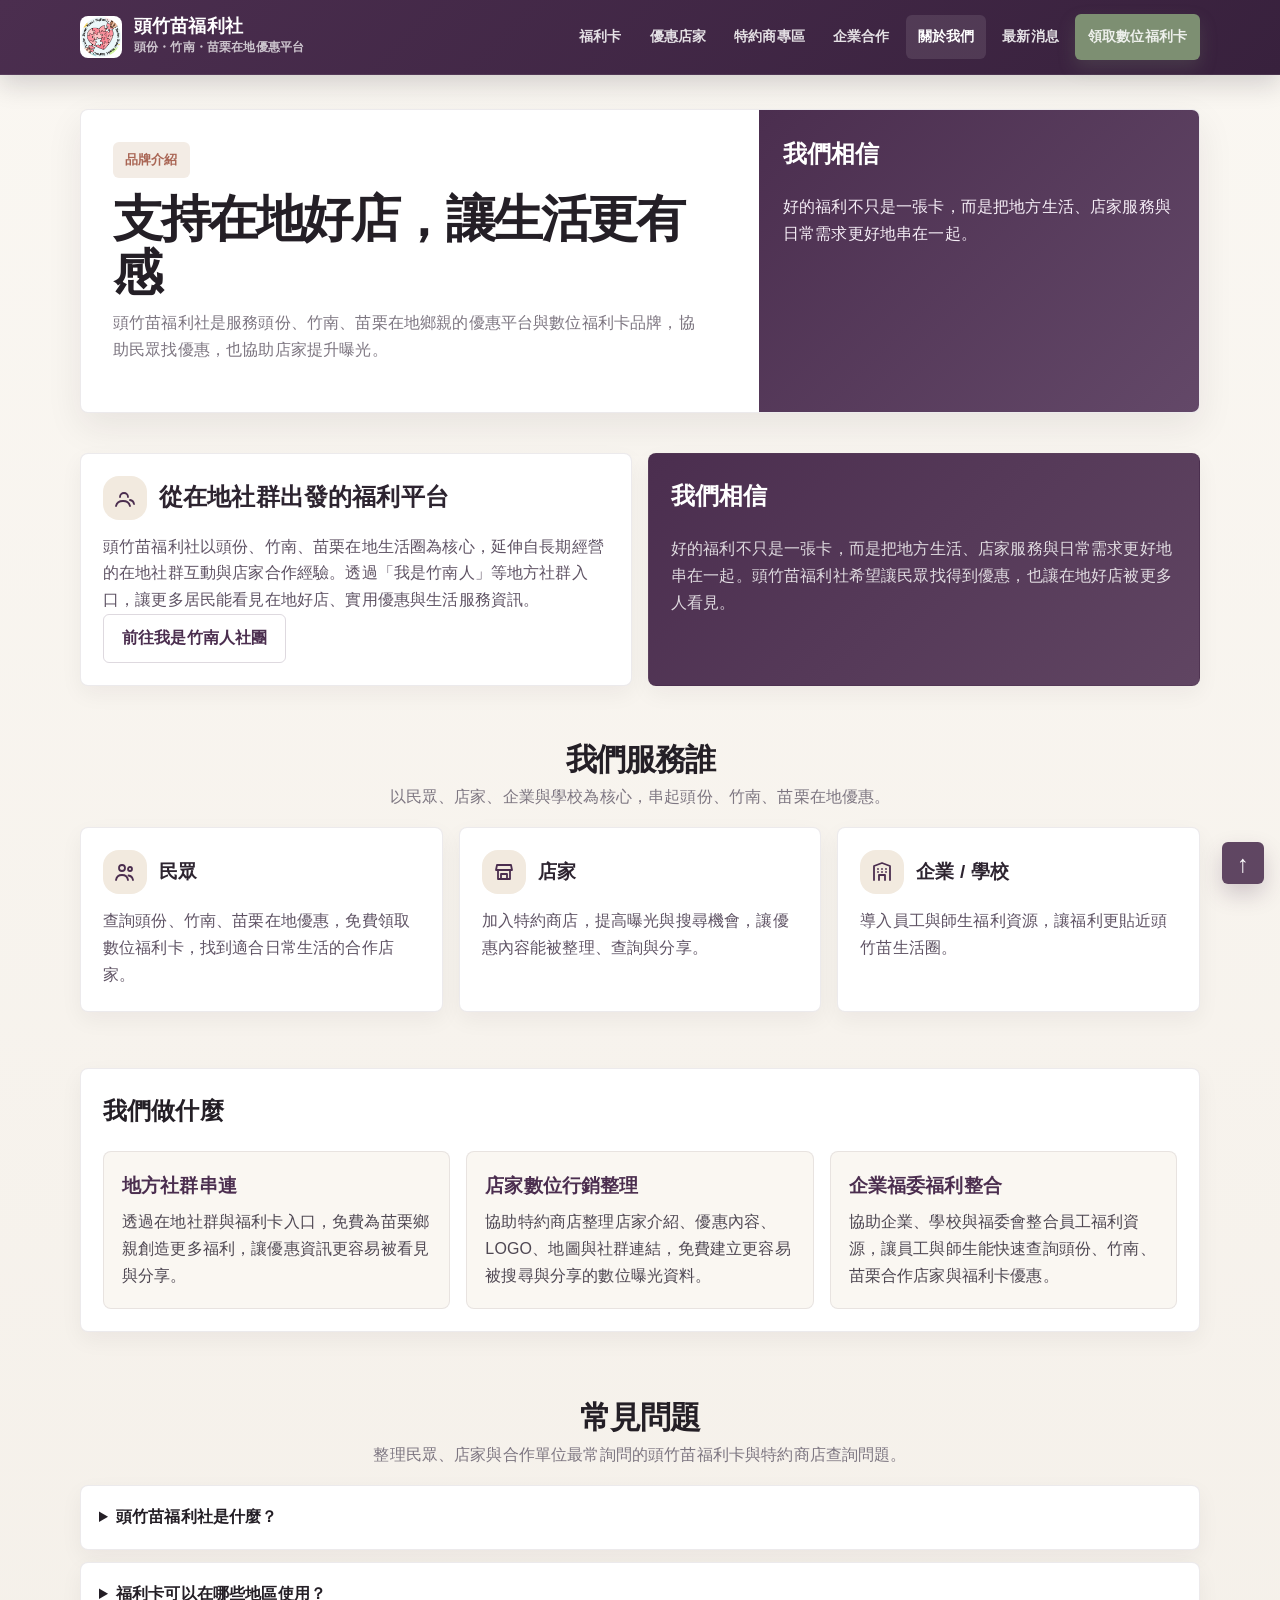
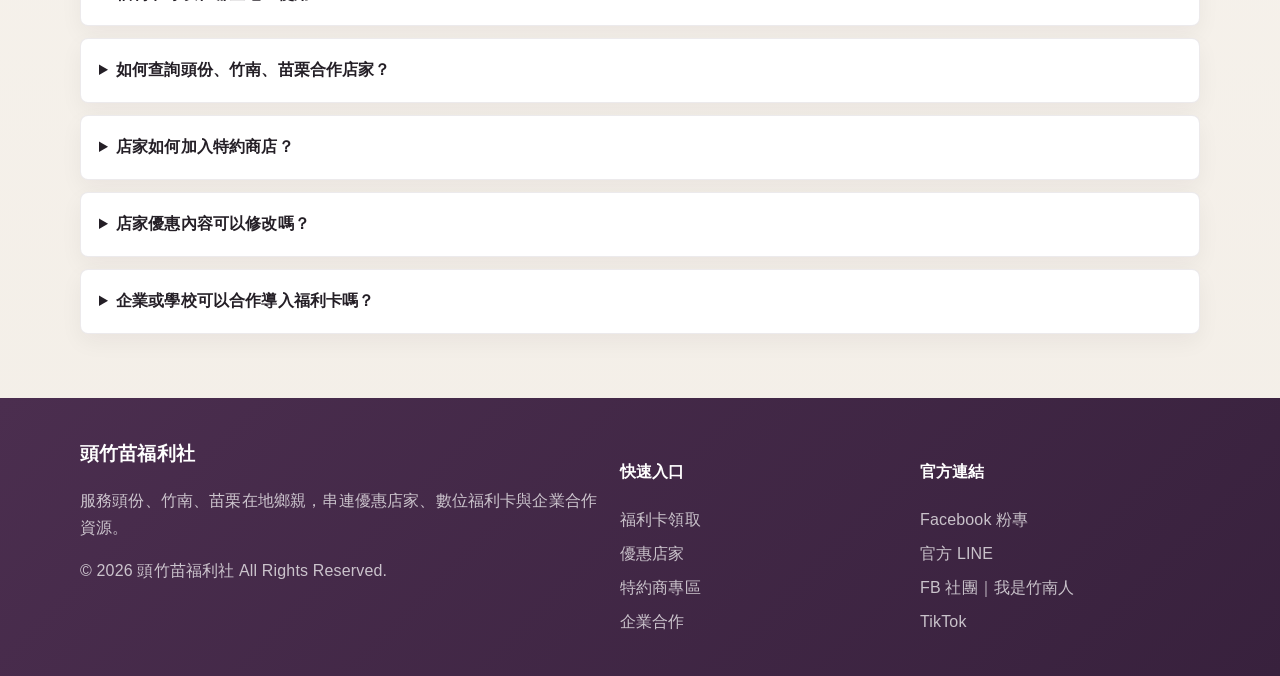
==== commit f79cd682: "SEO 與分享優化：canonical、FB 分享預覽圖、sitemap、電話欄位修正 - 每頁加入 canonical 標記，解決 Google 判定首頁為重複網頁、0 頁收錄的問題 - 每頁加入 " ====
--- a/about.html
+++ b/about.html
@@ -5,6 +5,18 @@
 <meta name="viewport" content="width=device-width, initial-scale=1.0">
 <title>關於我們｜頭份竹南苗栗在地優惠與福利卡平台｜頭竹苗福利社</title>
 <meta name="description" content="認識頭竹苗福利社：從我是竹南人在地社群出發，串連頭份、竹南、苗栗優惠、特約商店查詢、福利卡與企業合作資源。">
+<link rel="canonical" href="https://yeafa70.github.io/tzm.family/about.html">
+<meta property="og:type" content="website">
+<meta property="og:site_name" content="頭竹苗福利社">
+<meta property="og:title" content="關於我們｜頭份竹南苗栗在地優惠與福利卡平台｜頭竹苗福利社">
+<meta property="og:description" content="認識頭竹苗福利社：從我是竹南人在地社群出發，串連頭份、竹南、苗栗優惠、特約商店查詢、福利卡與企業合作資源。">
+<meta property="og:url" content="https://yeafa70.github.io/tzm.family/about.html">
+<meta property="og:image" content="https://yeafa70.github.io/tzm.family/pics/og-image.jpg">
+<meta property="og:image:width" content="1200">
+<meta property="og:image:height" content="630">
+<meta property="og:image:alt" content="頭竹苗福利社：頭份・竹南・苗栗在地優惠平台">
+<meta property="og:locale" content="zh_TW">
+<meta name="twitter:card" content="summary_large_image">
 <meta name="theme-color" content="#4B2E4F">
 <link rel="stylesheet" href="style.css?v=brand-logo-20260703-1">
 <script type="application/ld+json">
--- a/style.css
+++ b/style.css
@@ -54,10 +54,11 @@
 .brand-mark{
   width:42px;height:42px;border-radius:6px;
   display:grid;place-items:center;
-  color:#fff;font-size:18px;font-weight:900;
-  background:rgba(255,255,255,.10);
+  overflow:hidden;
+  background:#fff;
   border:1px solid rgba(255,255,255,.16);
 }
+.brand-mark img{width:100%;height:100%;object-fit:contain}
 .brand-text strong{display:block;color:#fff;font-size:18px;line-height:1.1;font-weight:900}
 .brand-text span{display:block;color:rgba(255,255,255,.72);font-size:12px;font-weight:700}
 
@@ -191,30 +192,42 @@
   margin-top:20px;
 }
 .category-card{
-  background:#FBFAF7;
+  position:relative;
+  background:linear-gradient(145deg,#fff,#FBF8F3);
   border:1px solid rgba(67,49,71,.08);
   border-radius:8px;
-  min-height:84px;
-  padding:14px 10px;
+  min-height:108px;
+  padding:15px 10px 13px;
   display:flex;
   flex-direction:column;
   align-items:center;
   justify-content:center;
-  gap:8px;
-  box-shadow:var(--shadow-sm);
+  gap:9px;
+  box-shadow:0 10px 24px rgba(75,46,79,.06);
   text-align:center;
 }
 .category-card svg{
-  width:24px;
-  height:24px;
-  stroke:#8A847D;
+  width:48px;
+  height:48px;
+  stroke:currentColor;
   fill:none;
-  stroke-width:1.7;
+  stroke-width:2.05;
   stroke-linecap:round;
   stroke-linejoin:round;
   border-radius:0;
-}
-.category-card span{font-size:13px;font-weight:800;color:var(--text)}
+  filter:drop-shadow(0 3px 5px rgba(75,46,79,.10));
+}
+.category-card .icon-bg,
+.category-card .icon-fill{
+  fill:currentColor;
+  stroke:none;
+}
+.category-card .icon-bg{opacity:.13}
+.category-card .icon-fill{opacity:.22}
+.category-card span{font-size:13px;font-weight:900;color:var(--text)}
+.category-card:nth-child(3n+1){color:var(--purple);background:linear-gradient(145deg,#fff,#F5EFF5)}
+.category-card:nth-child(3n+2){color:var(--clay-dark);background:linear-gradient(145deg,#fff,#F8EEE9)}
+.category-card:nth-child(3n){color:var(--sage-dark);background:linear-gradient(145deg,#fff,#EEF3EA)}
 
 .merchant-cta-grid{
   display:grid;
@@ -737,20 +750,52 @@
   border-color:rgba(125,143,114,.72);
   box-shadow:0 0 0 4px rgba(125,143,114,.10);
 }
-.chips{display:flex;flex-wrap:wrap;gap:8px;margin:10px 0 18px}
-.chip{
-  padding:8px 12px;
-  border-radius:6px;
+.chips{display:flex;flex-wrap:wrap;gap:8px;margin:10px 0 18px}
+.chip{
+  padding:8px 12px;
+  border-radius:6px;
   border:1px solid rgba(67,49,71,.12);
   background:#fff;
   color:var(--text);
   font-size:14px;
   font-weight:900;
   cursor:pointer;
-}
-.chip.active{background:#EEF2EB;color:var(--sage-dark);border-color:rgba(125,143,114,.25)}
-
-.shop-grid{display:grid;grid-template-columns:repeat(auto-fit,minmax(360px,1fr));gap:18px}
+}
+.chip.active{background:#EEF2EB;color:var(--sage-dark);border-color:rgba(125,143,114,.25)}
+.shop-data-tools{
+  display:flex;
+  align-items:center;
+  justify-content:space-between;
+  gap:12px;
+  margin:0 0 18px;
+  padding:10px 12px;
+  border:1px solid rgba(67,49,71,.10);
+  border-radius:8px;
+  background:rgba(250,247,242,.78);
+}
+.shop-data-status{
+  color:var(--muted);
+  font-size:13px;
+  font-weight:800;
+  line-height:1.45;
+}
+.shop-data-sync{
+  flex:0 0 auto;
+  min-height:36px;
+  padding:8px 12px;
+  border:1px solid rgba(67,49,71,.14);
+  border-radius:6px;
+  background:#fff;
+  color:var(--purple);
+  font-weight:900;
+  cursor:pointer;
+}
+.shop-data-sync:disabled{
+  cursor:not-allowed;
+  opacity:.62;
+}
+
+.shop-grid{display:grid;grid-template-columns:repeat(auto-fit,minmax(360px,1fr));gap:18px}
 .shop-card{
   background:#fff;
   border:1px solid rgba(67,49,71,.10);
@@ -1189,12 +1234,14 @@
   .flow-line span:not(:last-child)::after{display:none}
   .steps,.process-grid{grid-template-columns:repeat(2,1fr)}
   .shop-grid,.featured-grid{grid-template-columns:repeat(2,1fr)}
-  .category-grid{grid-template-columns:repeat(3,1fr)}
-  .merchant-cta-grid{grid-template-columns:1fr}
-  .filters{grid-template-columns:1fr 1fr}
-  .nav-links{
-    display:none;
-    position:absolute;
+  .category-grid{grid-template-columns:repeat(3,1fr)}
+  .merchant-cta-grid{grid-template-columns:1fr}
+  .filters{grid-template-columns:1fr 1fr}
+  .shop-data-tools{align-items:flex-start;flex-direction:column}
+  .shop-data-sync{width:100%}
+  .nav-links{
+    display:none;
+    position:absolute;
     left:18px;
     right:18px;
     top:74px;
